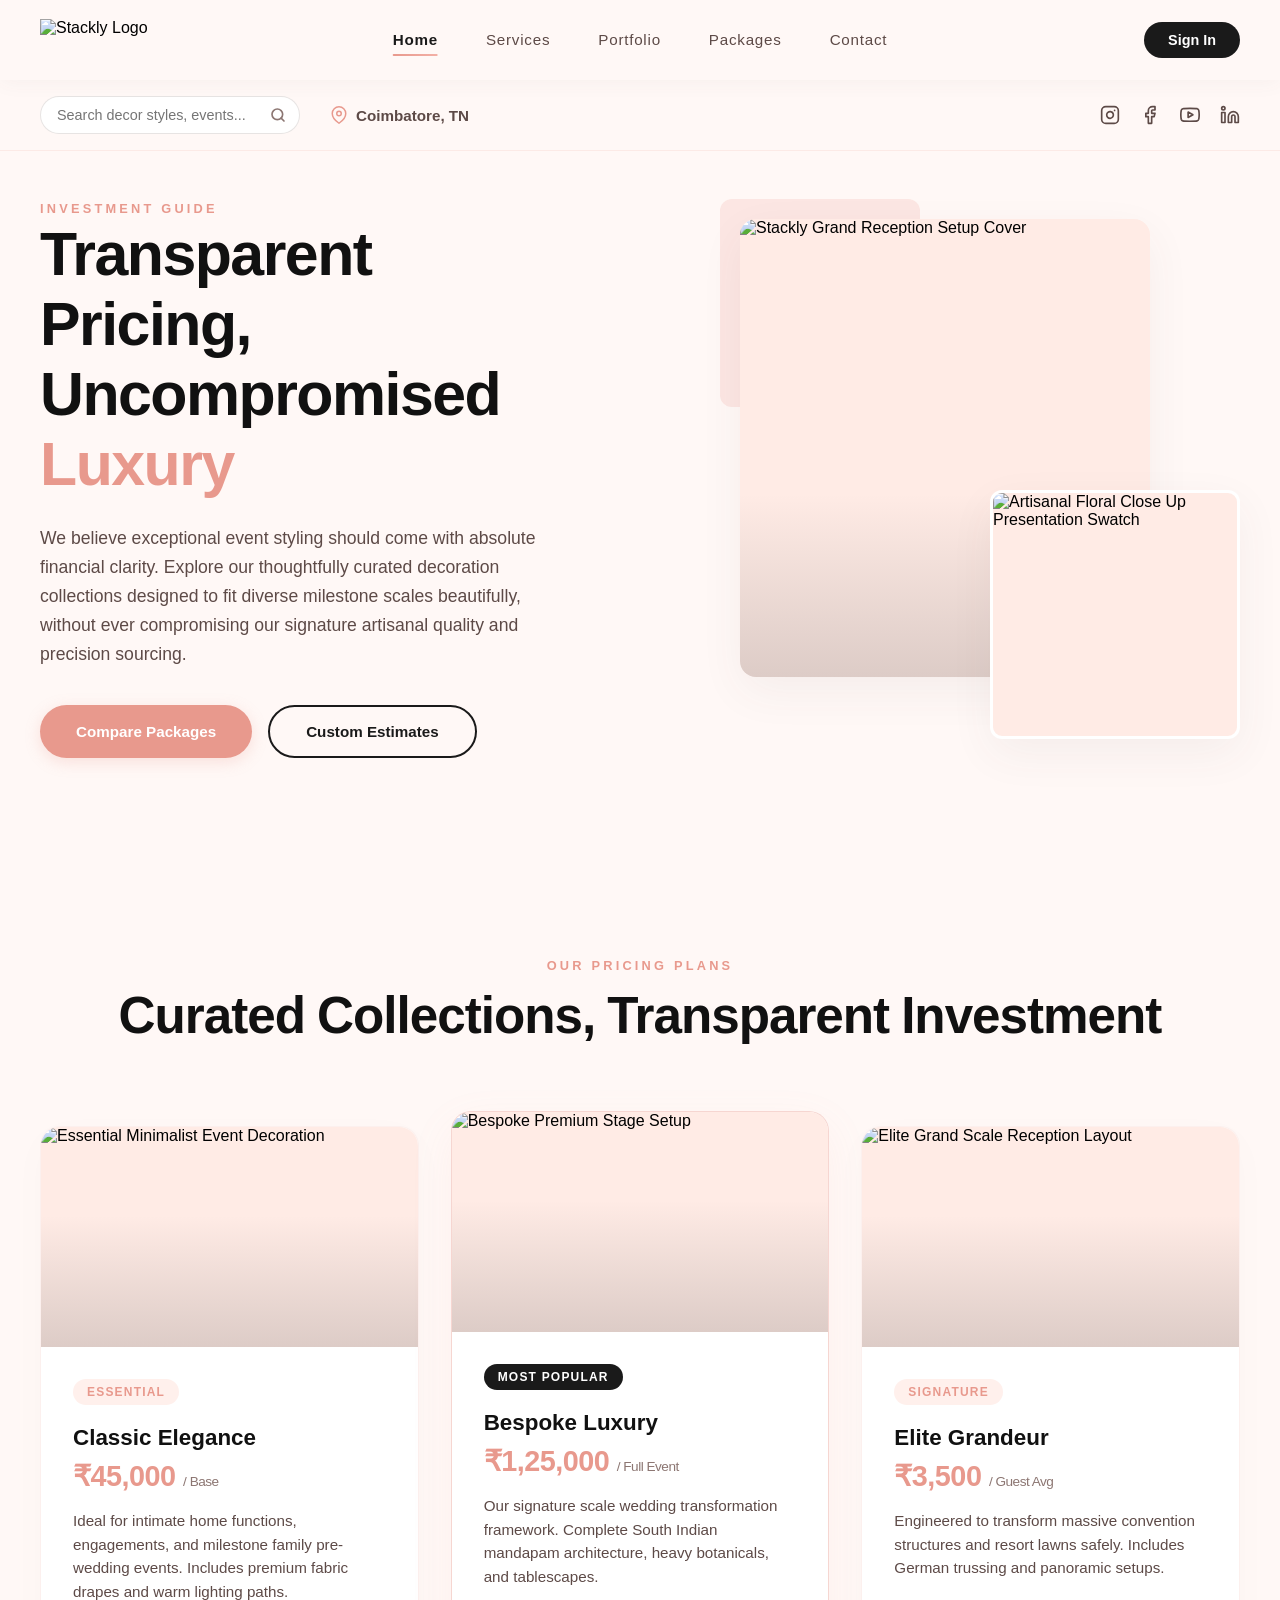
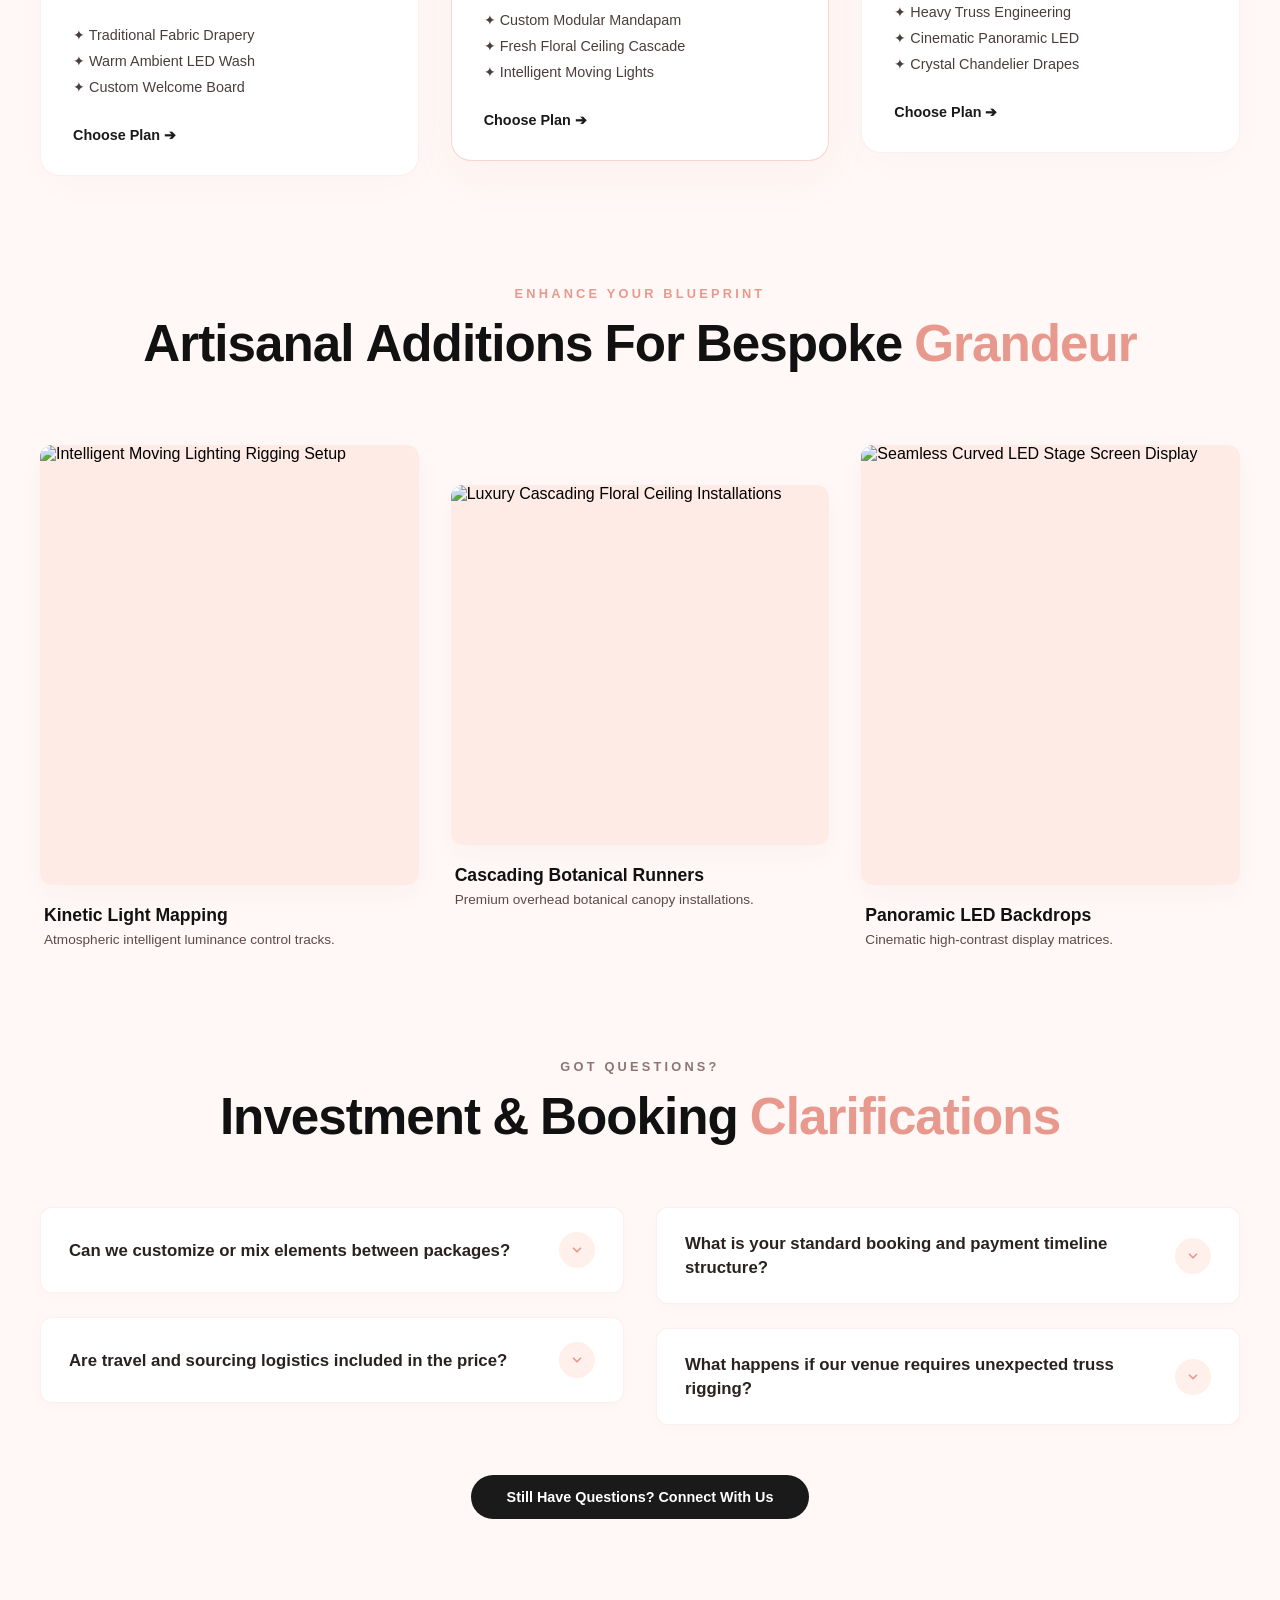
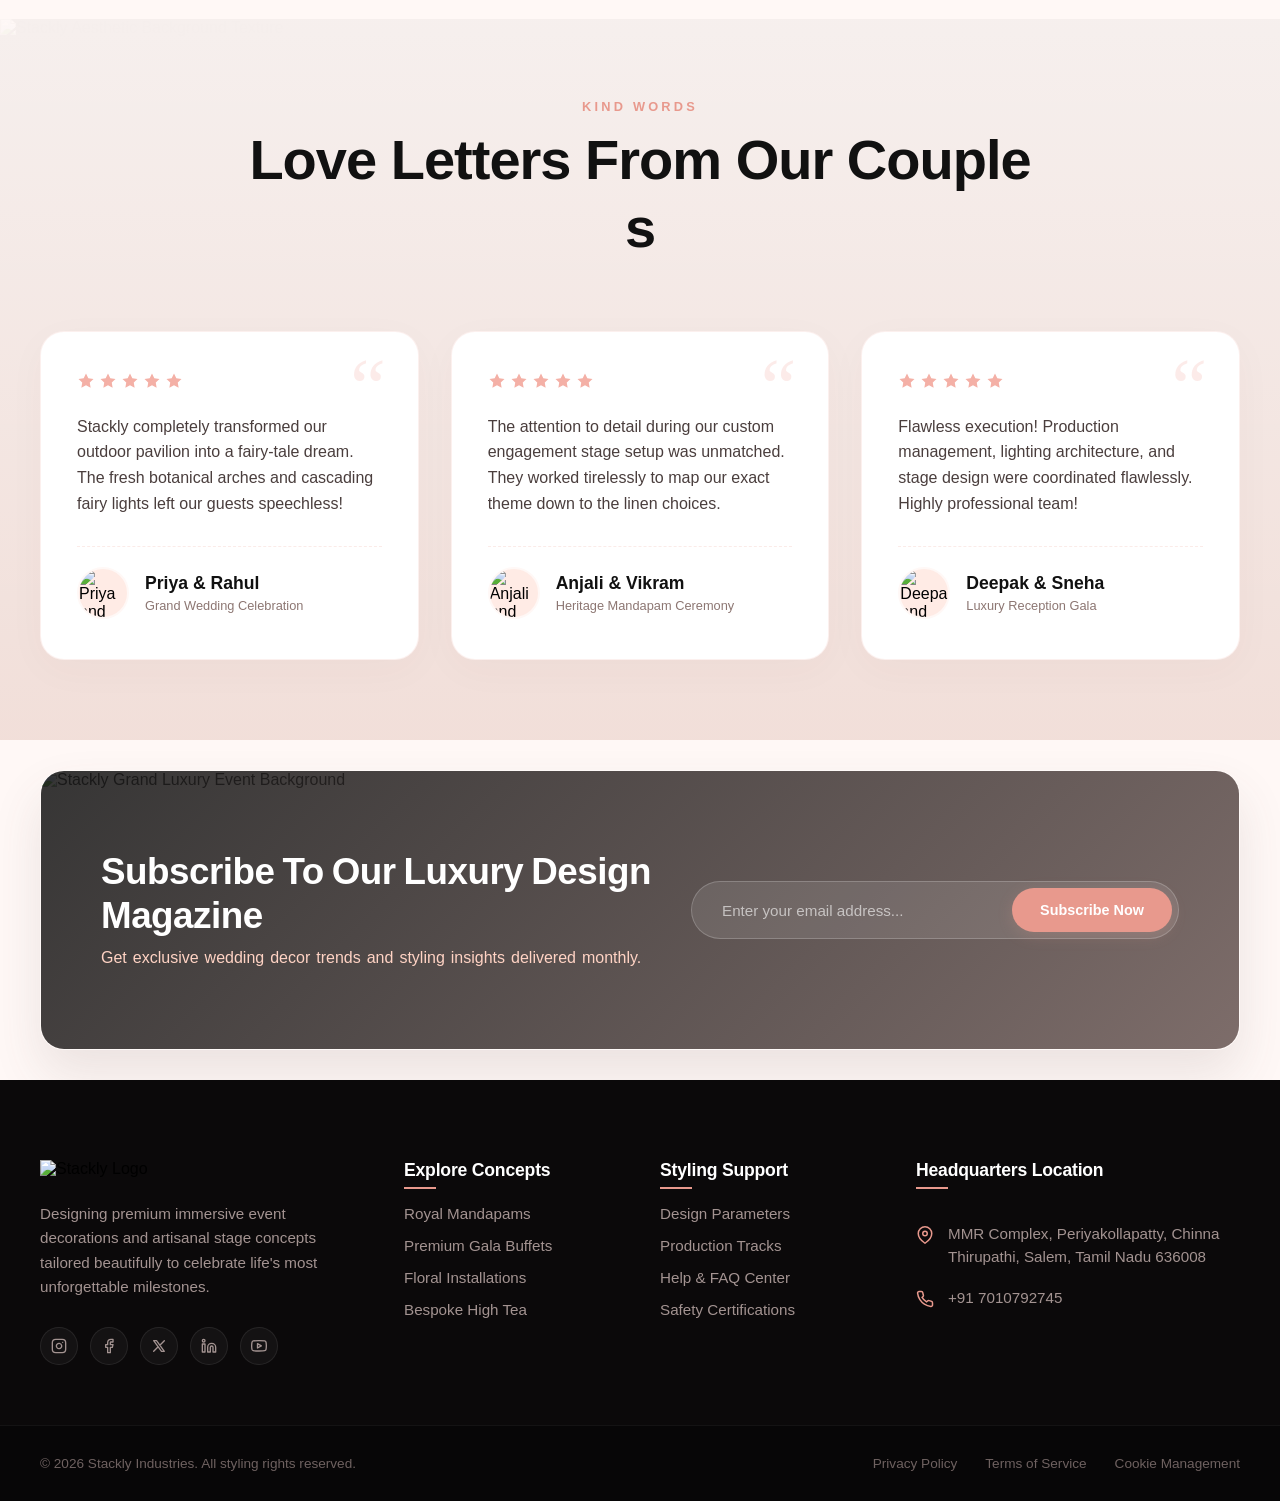
==== packages.html @ 91cf0424 "pages" ====
<!DOCTYPE html>
<html lang="en">
<head>
    <meta charset="UTF-8">
    <meta name="viewport" content="width=device-width, initial-scale=1.0">
    <title>Stackly Preloader</title>
    <link rel="stylesheet" href="style.css">
</head>
<body class="loading">

    <!-- Standalone Responsive Preloader Screen -->
    <div id="preloader">
        <div class="preloader-content">
            <!-- Scaling Vector Icon (Abstract Event Arches) -->
            <div class="logo-icon-wrapper">
                <svg class="logo-icon" viewBox="0 0 100 100" fill="none" xmlns="http://w3.org">
                    <path class="arch arch-1" d="M20 90V50C20 33.4315 33.4315 20 50 20C66.5685 20 80 33.4315 80 50V90" stroke="url(#peachGradient)" stroke-width="6" stroke-linecap="round"/>
                    <path class="arch arch-2" d="M35 90V55C35 46.7157 41.7157 40 50 40C58.2843 40 65 46.7157 65 55V90" stroke="url(#pinkGradient)" stroke-width="5" stroke-linecap="round"/>
                    <circle class="sparkle" cx="50" cy="15" r="4" fill="#E8998D"/>
                </svg>
            </div>

            
            <h1 class="brand-name">Stackly</h1>
            <p class="brand-tagline">Curating Moments, Styling Spaces</p>

            <!-- Progress Tracker Components -->
            <div class="progress-container">
                <div class="progress-bar" id="progress-bar"></div>
            </div>
            <span class="loading-text">Crafting your experience...</span>
        </div>
    </div>

    <!-- Global SVG Gradient Definitions -->
    <svg width="0" height="0" style="position:absolute; visibility: hidden;">
        <defs>
            <linearGradient id="peachGradient" x1="0%" y1="0%" x2="100%" y2="100%">
                <stop offset="0%" stop-color="#FFD3C4"/>
                <stop offset="100%" stop-color="#E8998D"/>
            </linearGradient>
            <linearGradient id="pinkGradient" x1="0%" y1="0%" x2="100%" y2="100%">
                <stop offset="0%" stop-color="#FFF0EC"/>
                <stop offset="100%" stop-color="#F3B0A6"/>
            </linearGradient>
        </defs>
    </svg>


    <script>
        document.addEventListener("DOMContentLoaded", () => {
    const preloader = document.getElementById("preloader");
    const progressBar = document.getElementById("progress-bar");

    // Instantly begin progress bar loading transition
    setTimeout(() => {
        progressBar.style.width = "100%";
    }, 50);

    // Exact 2000ms delay window before executing clean removal sequence
    setTimeout(() => {
        preloader.classList.add("fade-out");
        document.body.classList.remove("loading");
        
        // Remove structural items entirely after fade duration closes
        setTimeout(() => {
            preloader.remove();
        }, 600); 
    }, 2000);
});

    </script>

    <!-- Navigation Header Component -->
<header class="main-header">
    <div class="header-container">
        
        <!-- Brand Logo (Refreshes Page on Click) -->
        <div class="logo-wrapper" onclick="window.location.reload();" role="button" aria-label="Refresh home page">
            <img src="path-to-your-logo.png" alt="Stackly Logo" class="brand-logo-img">
        </div>

        <!-- Center Navigation Menu -->
        <nav class="nav-menu" id="navMenu">
            <ul class="nav-list">
                <li><a href="index.html" class="nav-link active">Home</a></li>
                <li><a href="services.html" class="nav-link">Services</a></li>
                <li><a href="Portfolio.html" class="nav-link">Portfolio</a></li>
                <li><a href="Packages.html" class="nav-link">Packages</a></li>
                <li><a href="contact.html" class="nav-link">Contact</a></li>
            </ul>
            <!-- Auth Button duplicated inside mobile drawer for layout flow -->
       <button class="auth-btn mobile-auth-btn" onclick="window.location.href='login.html'">Sign In</button>
        </nav>

        <!-- Right Side Auth Button (Desktop View) -->
        <div class="auth-wrapper">
          <button class="auth-btn" onclick="window.location.href='login.html'">Sign In</button>
        </div>

        <!-- Mobile Hamburger Trigger -->
        <button class="hamburger" id="hamburgerBtn" aria-label="Toggle navigation menu" aria-expanded="false">
            <span class="bar"></span>
            <span class="bar"></span>
            <span class="bar"></span>
        </button>

    </div>
</header>

<!-- Mobile Blur Backdrop Layer -->
<div class="menu-backdrop" id="menuBackdrop"></div>

<script>
    document.addEventListener("DOMContentLoaded", () => {
    const hamburgerBtn = document.getElementById("hamburgerBtn");
    const navMenu = document.getElementById("navMenu");
    const menuBackdrop = document.getElementById("menuBackdrop");
    const navLinks = document.querySelectorAll(".nav-link");

    // Unified function to handle open/close states
    const toggleMenu = () => {
        const isOpen = navMenu.classList.toggle("is-open");
        hamburgerBtn.classList.toggle("is-active");
        menuBackdrop.classList.toggle("is-visible");
        
        // Accessibility update
        hamburgerBtn.setAttribute("aria-expanded", isOpen);
        document.body.style.overflow = isOpen ? "hidden" : "";
    };

    // Trigger toggle on click elements
    hamburgerBtn.addEventListener("click", toggleMenu);
    menuBackdrop.addEventListener("click", toggleMenu);

    // Track Navigation Item Interactions and switch visual Active State
    navLinks.forEach(link => {
        link.addEventListener("click", (e) => {
            // Remove active profile styling classes from all existing links
            navLinks.forEach(item => item.classList.remove("active"));
            
            // Apply focus/active states cleanly onto target item
            link.classList.add("active");

            // Smooth close logic handling mobile interactions
            if (navMenu.classList.contains("is-open")) {
                toggleMenu();
            }
        });
    });
});

</script>

<!-- Sub-Header Actions Utility Bar Section -->
<section class="action-bar-section">
    <div class="action-bar-container">
        
        <!-- Left Side Dynamic Context Operations -->
        <div class="left-actions-group">
            <!-- Validation Protected Search Box -->
            <form class="action-search-form" id="searchForm" novalidate>
                <div class="search-input-wrapper">
                    <input type="text" id="searchInput" placeholder="Search decor styles, events..." aria-label="Search">
                    <button type="submit" class="search-submit-btn" aria-label="Submit search">
                        <!-- Search Vector Icon -->
                        <svg viewBox="0 0 24 24" fill="none" stroke="currentColor" stroke-width="2.5" stroke-linecap="round" stroke-linejoin="round"><circle cx="11" cy="11" r="8"></circle><line x1="21" y1="21" x2="16.65" y2="16.65"></line></svg>
                    </button>
                    <!-- Custom Native Tooltip Alert Placement -->
                    <span class="validation-message" id="searchAlert">Please fill out this field.</span>
                </div>
            </form>

            <!-- Interactive Geolocation Pointer -->
            <a href="https://google.com" target="_blank" rel="noopener noreferrer" class="location-anchor-link">
                <!-- Map Pin Vector Icon -->
                <svg viewBox="0 0 24 24" fill="none" stroke="currentColor" stroke-width="2" stroke-linecap="round" stroke-linejoin="round" class="pin-icon"><path d="M21 10c0 7-9 13-9 13s-9-6-9-13a9 9 0 0 1 18 0z"></path><circle cx="12" cy="10" r="3"></circle></svg>
                <span class="location-text">Coimbatore, TN</span>
            </a>
        </div>

        <!-- Center Flex Spacer (Maintained Horizontally via CSS Flex layout alignment) -->
        <div class="center-flex-spacer"></div>

        <!-- Right Side Social Ecosystem Layout -->
        <div class="right-socials-group">
            <!-- Instagram -->
            <a href="404.html" class="social-icon-link" aria-label="Visit Instagram profile">
                <svg viewBox="0 0 24 24" fill="none" stroke="currentColor" stroke-width="2" stroke-linecap="round" stroke-linejoin="round"><rect x="2" y="2" width="20" height="20" rx="5" ry="5"></rect><path d="M16 11.37A4 4 0 1 1 12.63 8 4 4 0 0 1 16 11.37z"></path><line x1="17.5" y1="6.5" x2="17.51" y2="6.5"></line></svg>
            </a>
            <!-- Facebook -->
            <a href="404.html" class="social-icon-link" aria-label="Visit Facebook profile">
                <svg viewBox="0 0 24 24" fill="none" stroke="currentColor" stroke-width="2" stroke-linecap="round" stroke-linejoin="round"><path d="M18 2h-3a5 5 0 0 0-5 5v3H7v4h3v8h4v-8h3l1-4h-4V7a1 1 0 0 1 1-1h3z"></path></svg>
            </a>
            <!-- YouTube -->
            <a href="404.html" class="social-icon-link" aria-label="Visit YouTube channel">
                <svg viewBox="0 0 24 24" fill="none" stroke="currentColor" stroke-width="2" stroke-linecap="round" stroke-linejoin="round"><path d="M22.54 6.42a2.78 2.78 0 0 0-1.94-2C18.88 4 12 4 12 4s-6.88 0-8.6.46a2.78 2.78 0 0 0-1.94 2A29 29 0 0 0 1 11.75a29 29 0 0 0 .46 5.33A2.78 2.78 0 0 0 3.4 19c1.72.46 8.6.46 8.6.46s6.88 0 8.6-.46a2.78 2.78 0 0 0 1.94-2 29 29 0 0 0 .46-5.25 29 29 0 0 0-.46-5.33z"></path><polygon points="9.75 15.02 15.5 11.75 9.75 8.48 9.75 15.02"></polygon></svg>
            </a>
            <!-- LinkedIn -->
            <a href="404.html" class="social-icon-link" aria-label="Visit LinkedIn workspace">
                <svg viewBox="0 0 24 24" fill="none" stroke="currentColor" stroke-width="2" stroke-linecap="round" stroke-linejoin="round"><path d="M16 8a6 6 0 0 1 6 6v7h-4v-7a2 2 0 0 0-2-2 2 2 0 0 0-2 2v7h-4v-7a6 6 0 0 1 6-6z"></path><rect x="2" y="9" width="4" height="12"></rect><circle cx="4" cy="4" r="2"></circle></svg>
            </a>
        </div>

    </div>
</section>

<style>
    /* --- Action Utility Config --- */
.action-bar-section {
    width: 100%;
    background-color: #FFF8F6;
    border-bottom: 1px solid rgba(232, 153, 141, 0.15);
    padding: 16px 0;
    margin-top: 80px; /* Aligns correctly below the fixed header layout offset */
}

.action-bar-container {
    max-width: 1400px;
    margin: 0 auto;
    padding: 0 40px;
    display: flex;
    justify-content: space-between;
    align-items: center;
}

/* --- Left Sided Alignment Flex Units --- */
.left-actions-group {
    display: flex;
    align-items: center;
    gap: 30px;
}

/* Validation Wrapper Box Structure */
.search-input-wrapper {
    position: relative;
    display: flex;
    align-items: center;
}

.search-input-wrapper input {
    width: 260px;
    padding: 10px 40px 10px 16px;
    border: 1.5px solid rgba(93, 74, 71, 0.15);
    border-radius: 20px;
    font-size: 0.9rem;
    color: #1A1A1A;
    background-color: #FFFFFF;
    transition: all 0.3s ease;
}

.search-input-wrapper input:focus {
    outline: none;
    border-color: #E8998D;
    box-shadow: 0 0 0 3px rgba(232, 153, 141, 0.1);
}

.search-submit-btn {
    position: absolute;
    right: 14px;
    background: transparent;
    border: none;
    cursor: pointer;
    color: #8C7672;
    display: flex;
    align-items: center;
    transition: color 0.2s;
}

.search-submit-btn:hover {
    color: #E8998D;
}

.search-submit-btn svg {
    width: 16px;
    height: 16px;
}

/* Message Box Dynamic Placement CSS */
.validation-message {
    position: absolute;
    top: calc(100% + 8px);
    left: 12px;
    background-color: #1A1A1A;
    color: #FFFFFF;
    font-size: 0.75rem;
    font-weight: 500;
    padding: 6px 12px;
    border-radius: 4px;
    white-space: nowrap;
    opacity: 0;
    visibility: hidden;
    transform: translateY(-5px);
    transition: all 0.2s ease;
    z-index: 10;
}

/* Clean micro triangle anchor decoration pointing up to input window */
.validation-message::before {
    content: '';
    position: absolute;
    bottom: 100%;
    left: 16px;
    border-width: 5px;
    border-style: solid;
    border-color: transparent transparent #1A1A1A transparent;
}

.validation-message.is-visible {
    opacity: 1;
    visibility: visible;
    transform: translateY(0);
}

/* --- Location Map Point Links --- */
.location-anchor-link {
    display: flex;
    align-items: center;
    gap: 8px;
    text-decoration: none;
    color: #5D4A47;
    font-size: 0.95rem;
    font-weight: 600;
    transition: color 0.2s;
}

.location-anchor-link:hover {
    color: #E8998D;
}

.location-anchor-link svg.pin-icon {
    width: 18px;
    height: 18px;
    color: #E8998D;
}

/* --- Center Segment --- */
.center-flex-spacer {
    flex-grow: 1;
}

/* --- Right Side Vectors --- */
.right-socials-group {
    display: flex;
    align-items: center;
    gap: 20px;
}

.social-icon-link {
    color: #5D4A47;
    display: flex;
    align-items: center;
    justify-content: center;
    transition: transform 0.2s, color 0.2s;
}

.social-icon-link svg {
    width: 20px;
    height: 20px;
}

.social-icon-link:hover {
    color: #E8998D;
    transform: translateY(-2px);
}

/* --- Fully Responsive Breakpoints Viewports Layout --- */
@media (max-width: 992px) {
    .action-bar-container {
        padding: 0 24px;
    }
}

@media (max-width: 768px) {
    .action-bar-section {
        margin-top: 70px; /* Responsive tracking downscaled configuration step */
        padding: 14px 0;
    }

    .action-bar-container {
        flex-direction: column;
        gap: 16px;
        align-items: stretch;
    }

    .left-actions-group {
        flex-direction: column;
        align-items: stretch;
        gap: 14px;
    }

    .search-input-wrapper input {
        width: 100%; /* Spans viewport wide cleanly on compact displays */
    }

    .location-anchor-link {
        justify-content: center;
        padding: 4px 0;
    }

    .center-flex-spacer {
        display: none; /* Collapses space unit natively when running vertical structures */
    }

    .right-socials-group {
        justify-content: center;
        border-top: 1px solid rgba(232, 153, 141, 0.1);
        padding-top: 14px;
        gap: 28px;
    }
}

</style>

<script>
    document.addEventListener("DOMContentLoaded", () => {
    const searchForm = document.getElementById("searchForm");
    const searchInput = document.getElementById("searchInput");
    const searchAlert = document.getElementById("searchAlert");

    searchForm.addEventListener("submit", (e) => {
        // Halt default transmission protocols instantly
        e.preventDefault();

        // Extract whitespace stripped characters from input layer
        const queryValue = searchInput.value.trim();

        if (queryValue === "") {
            // Reveal validation context box banner
            searchAlert.classList.add("is-visible");
            searchInput.focus();
        } else {
            // Clean active errors out and smoothly direct to targeted broken page path
            searchAlert.classList.remove("is-visible");
            window.location.href = "404.html";
        }
    });

    // Dismiss active visible validation boxes if user initiates typing corrections
    searchInput.addEventListener("input", () => {
        if (searchAlert.classList.contains("is-visible")) {
            searchAlert.classList.remove("is-visible");
        }
    });

    // Dismiss tooltip box elements cleanly if user shifts layout context/blur focus
    searchInput.addEventListener("blur", () => {
        searchAlert.classList.remove("is-visible");
    });
});

</script>

<!-- Premium Packages Page Hero Section -->
<section class="packages-hero-section" id="packagesHero">
    <div class="packages-hero-container">
        
        <!-- Left Column: Branding Copy & Action Hooks -->
        <div class="pk-hero-left fly-from-left">
            <span class="pk-mini-label">Investment Guide</span>
            
            <!-- Scroll-Triggered Word-by-Word Typography Header -->
            <h1 class="packages-hero-title" id="packagesTitle">
                <span class="pkh-word">Transparent</span>
                <span class="pkh-word">Pricing,</span>
                <span class="pkh-word">Uncompromised</span>
                <span class="pkh-word-accent">Luxury</span>
            </h1>

            <p class="pk-interactive-para">
                We believe exceptional event styling should come with absolute financial clarity. Explore our thoughtfully curated decoration collections designed to fit diverse milestone scales beautifully, without ever compromising our signature artisanal quality and precision sourcing.
            </p>

            <!-- Control Action Redirect Buttons Groups -->
            <div class="pk-hero-actions">
                <button class="pkh-btn btn-peach-solid" onclick="window.location.href='404.html'">Compare Packages</button>
                <button class="pkh-btn btn-dark-outline" onclick="window.location.href='404.html'">Custom Estimates</button>
            </div>
        </div>

        <!-- Right Column: Asymmetric Overlapping Framed Layout -->
        <div class="pk-hero-right fly-from-right">
            <div class="asymmetric-packages-frame">
                
                <!-- Main Background Portrait Image Container Shell -->
                <div class="pk-hero-img-wrapper main-frame" onclick="window.location.href='404.html'">
                    <img src="path-to-luxury-package-cover.jpg" alt="Stackly Grand Reception Setup Cover" loading="lazy">
                    <div class="pk-cover-shading"></div>
                </div>

                <!-- Secondary Front Floating Overlay Image Container Shell -->
                <div class="pk-hero-img-wrapper front-overlay-frame" onclick="window.location.href='404.html'">
                    <img src="path-to-package-floral-details.jpg" alt="Artisanal Floral Close Up Presentation Swatch" loading="lazy">
                </div>

                <!-- Structural Geometric Offset Decoration Backer Plate -->
                <div class="pk-decor-offset-plate"></div>

            </div>
        </div>

    </div>
</section>

<style>
/* --- Canvas Framing Architecture --- */
.packages-hero-section {
    width: 100%;
    background-color: #FFF8F6; /* Domain signature pale pink / soft peach brand color theme */
    
    /* REVISION: Changed top padding from 60px to 0px to instantly close the empty white space gap */
    padding: 50px 0 100px 0; 
    
    /* REVISION: Ensured margin-top remains anchored cleanly against the sub-header bar baseline */
    margin-top: 0px; 
    
    overflow: hidden;
    position: relative;
}

.packages-hero-container {
    max-width: 1400px;
    margin: 0 auto;
    padding: 0 40px;
    display: grid;
    grid-template-columns: 1fr 1.05fr; /* Symmetrical split tracks balancing narrative and visual content */
    gap: 60px;
    align-items: center;
}

/* --- Left Side Content Column Typography --- */
.pk-hero-left {
    display: flex;
    flex-direction: column;
}

.pk-mini-label {
    font-size: 0.8rem;
    font-weight: 700;
    text-transform: uppercase;
    letter-spacing: 0.25em;
    color: #E8998D; /* Brand primary peach theme accent color */
    
    /* REVISION: Reduced slightly from 8px to maximize upper layout tight anchoring visual line */
    margin-bottom: 4px; 
}

/* --- Word-by-Word Scroll Headline Reveal Systems --- */
.packages-hero-title {
    font-size: 3.8rem;
    font-weight: 800;
    color: #111111; /* Near Black */
    line-height: 1.15;
    margin-bottom: 24px;
    letter-spacing: -1.5px;
    display: flex;
    flex-wrap: wrap;
    gap: 0 14px;
}

.pkh-word, .pkh-word-accent {
    opacity: 0.15;
    transform: translateY(12px);
    transition: opacity 0.5s cubic-bezier(0.25, 1, 0.5, 1), transform 0.5s cubic-bezier(0.25, 1, 0.5, 1);
}

.pkh-word-accent {
    color: #E8998D; /* Highlights Luxury word with a color swap pop */
}

/* Class parameters stamped onto sections on intersection via script pipelines */
.packages-active-trigger .pkh-word,
.packages-active-trigger .pkh-word-accent {
    opacity: 1;
    transform: translateY(0);
}

/* Incremental stagger delay timeline mapping arrays */
.packages-active-trigger .pkh-word:nth-child(1) { transition-delay: 0.05s; }
.packages-active-trigger .pkh-word:nth-child(2) { transition-delay: 0.18s; }
.packages-active-trigger .pkh-word:nth-child(3) { transition-delay: 0.3s; }
.packages-active-trigger .pkh-word-accent { transition-delay: 0.42s; }

/* Micro-Scaling Interactive Paragraph */
.pk-interactive-para {
    font-size: 1.1rem;
    line-height: 1.65;
    color: #5D4A47;
    margin-bottom: 36px;
    max-width: 540px;
    cursor: default;
    transition: transform 0.4s cubic-bezier(0.25, 1, 0.5, 1), color 0.3s ease;
    transform-origin: left center;
}

.pk-interactive-para:hover {
    transform: scale(1.02);
    color: #111111;
}

/* Action Control Redirect Buttons Row Layout */
.pk-hero-actions {
    display: flex;
    gap: 16px;
}

.pkh-btn {
    padding: 16px 36px;
    font-size: 0.95rem;
    font-weight: 700;
    border-radius: 30px; /* Highly curved rounded edge layout ergonomics */
    cursor: pointer;
    text-align: center;
    transition: background-color 0.3s, transform 0.2s, box-shadow 0.3s;
}

.btn-peach-solid {
    background-color: #E8998D;
    color: #FFFFFF;
    border: none;
    box-shadow: 0 4px 15px rgba(232, 153, 141, 0.25);
}

.btn-peach-solid:hover {
    background-color: #D6867B;
    transform: translateY(-2px);
    box-shadow: 0 8px 25px rgba(232, 153, 141, 0.4);
}

.btn-dark-outline {
    background-color: transparent;
    color: #1A1A1A;
    border: 2px solid #1A1A1A;
}

.btn-dark-outline:hover {
    background-color: #1A1A1A;
    color: #FFFFFF;
    transform: translateY(-2px);
}

/* --- Left / Right Directional Entrance Vector Layout Controls --- */
.fly-from-left {
    opacity: 0;
    transform: translateX(-60px);
    transition: opacity 1s cubic-bezier(0.25, 1, 0.5, 1), transform 1s cubic-bezier(0.25, 1, 0.5, 1);
}

.fly-from-right {
    opacity: 0;
    transform: translateX(60px);
    transition: opacity 1s cubic-bezier(0.25, 1, 0.5, 1), transform 1s cubic-bezier(0.25, 1, 0.5, 1);
}

.packages-active-trigger .fly-from-left,
.packages-active-trigger .fly-from-right {
    opacity: 1;
    transform: translate(0) translateY(0);
}

/* ==========================================================================
   CREATIVE ASYMMETRICAL OVERLAPPING COVER IMAGE COLLAGE
   ========================================================================== */
.pk-hero-right {
    width: 100%;
    display: flex;
    justify-content: flex-end;
}

.asymmetric-packages-frame {
    position: relative;
    width: 100%;
    max-width: 500px;
    height: 520px;
}

/* Main Background Portrait Image Card Box Container Style */
.pk-hero-img-wrapper {
    position: relative;
    overflow: hidden;
    background-color: #FFEBE5;
    cursor: pointer;
    box-shadow: 0 15px 45px rgba(93, 74, 71, 0.06);
}

.pk-hero-img-wrapper.main-frame {
    position: absolute;
    top: 0;
    left: 0;
    width: 82%;
    height: 88%;
    border-radius: 16px;
    z-index: 3;
}

.pk-hero-img-wrapper img {
    width: 100%;
    height: 100%;
    object-fit: cover;
    display: block;
    transition: transform 0.6s cubic-bezier(0.25, 1, 0.5, 1);
}

.pk-cover-shading {
    position: absolute;
    top: 0;
    left: 0;
    width: 100%;
    height: 100%;
    background: linear-gradient(to bottom, rgba(26,26,26,0) 60%, rgba(26,26,26,0.15) 100%);
}

/* Secondary Front Floating Overlay Image Container Shell */
.pk-hero-img-wrapper.front-overlay-frame {
    position: absolute;
    bottom: 0;
    right: 0;
    width: 50%;
    height: 48%;
    border-radius: 12px;
    z-index: 4; /* Floats perfectly directly on top of the background image card */
    border: 3px solid #FFFFFF; /* High-contrast clean border profile lines separation */
    transition: transform 0.4s cubic-bezier(0.25, 1, 0.5, 1);
}

/* Geometric Offset Backdrop Plate Decoration */
.pk-decor-offset-plate {
    position: absolute;
    top: -20px;
    left: -20px;
    width: 40%;
    height: 40%;
    background-color: #F3B0A6; /* Pale pink layout block backer fill coloring */
    border-radius: 12px;
    z-index: 1;
    opacity: 0.25;
    transition: transform 0.6s cubic-bezier(0.25, 1, 0.5, 1);
}

/* Unified Interactive Hovers on Graphic Wrapper Intercept Focus */
.asymmetric-packages-frame:hover .main-frame img {
    transform: scale(1.03);
}

.asymmetric-packages-frame:hover .front-overlay-frame {
    transform: translate(-10px, -10px) scale(1.02); /* Coordinates shift smoothly out on hover */
}

.asymmetric-packages-frame:hover .pk-decor-offset-plate {
    transform: translate(8px, -8px);
}

/* ==========================================================================
   FLUID RESPONSIVE MEDIA CONSTRAINTS BREAKPOINTS
   ========================================================================== */
@media (max-width: 1024px) {
    .packages-hero-title { font-size: 3rem; }
    .asymmetric-packages-frame { height: 420px; max-width: 420px; }
}

@media (max-width: 992px) {
    /* Collapse split rows layout architecture down cleanly into central single vertical stack channels natively */
    .packages-hero-container {
        grid-template-columns: 1fr;
        gap: 50px;
        text-align: center;
    }

    .packages-hero-title { justify-content: center; }
    .pk-interactive-para { margin-left: auto; margin-right: auto; }
    .pk-hero-actions { justify-content: center; }
    .pk-hero-right { justify-content: center; }

    /* Re-direct side-slides entries to safe bottom-up vector flows for screen stability */
    .fly-from-left, .fly-from-right {
        transform: translateY(40px) !important;
    }
    
    .pk-decor-offset-plate { display: none; } /* Strip background block card shapes to balance mobile viewport spacing */
}

@media (max-width: 576px) {
    /* REVISION: Fluid scaling to maintain clean boundaries on small smartphones */
    .packages-hero-section { padding: 0px 0 60px 0; margin-top: 0px; }
    .packages-hero-container { padding: 0 24px; }
    .packages-hero-title { font-size: 2.2rem; gap: 0 8px; }
    .pk-interactive-para { font-size: 0.95rem; }
    .pk-hero-actions { flex-direction: column; width: 100%; gap: 12px; }
    .pkh-btn { width: 100%; padding: 14px; }
    .asymmetric-packages-frame { height: 320px; max-width: 320px; }
}


</style>

<script>
    document.addEventListener("DOMContentLoaded", () => {
    
    const packagesHero = document.getElementById("packagesHero");

    // --- INTEGRATED INTERSECTION SCROLL PIPELINE ---
    const packagesObserver = new IntersectionObserver((entries) => {
        entries.forEach(entry => {
            if (entry.isIntersecting) {
                // Stamping parent class hook executes typography sequence and block slides simultaneously
                packagesHero.classList.add("packages-active-trigger");
                packagesObserver.unobserve(entry.target);
            }
        });
    }, { threshold: 0.15 }); // Fires smoothly when 15% of container height scales onto viewport frames

    if (packagesHero) packagesObserver.observe(packagesHero);
});

</script>

<!-- Premium Packages Pricing Section -->
<section class="packages-grid-section" id="packagesGridSection">
    <div class="pk-master-container">

        <!-- Header Group with Scroll Word Reveal -->
        <div class="pk-header-block">
            <span class="pk-small-tag">Our Pricing Plans</span>
            <h2 class="pk-main-title" id="pkTitle">
                <span class="pk-word">Curated</span>
                <span class="pk-word">Collections,</span>
                <span class="pk-word">Transparent</span>
                <span class="pk-word">Investment</span>
            </h2>
        </div>

        <!-- Asymmetric Pricing Matrix Grid -->
        <div class="packages-interactive-grid" id="packagesGrid">

            <!-- Card 1: Essential Curation -->
            <div class="pk-card-item" onclick="window.location.href='404.html'">
                <div class="pk-image-wrapper">
                    <img src="path-to-essential-decor.jpg" alt="Essential Minimalist Event Decoration" loading="lazy">
                    <div class="pk-hover-overlay"></div>
                </div>
                <div class="pk-text-content">
                    <div class="pk-badge">Essential</div>
                    <h3>Classic Elegance</h3>
                    <p class="pk-price">₹45,000 <span>/ Base</span></p>
                    <p class="pk-desc">Ideal for intimate home functions, engagements, and milestone family pre-wedding events. Includes premium fabric drapes and warm lighting paths.</p>
                    <ul class="pk-features-list">
                        <li>✦ Traditional Fabric Drapery</li>
                        <li>✦ Warm Ambient LED Wash</li>
                        <li>✦ Custom Welcome Board</li>
                    </ul>
                    <span class="pk-action-btn">Choose Plan ➔</span>
                </div>
            </div>

            <!-- Card 2: Bespoke Luxury (Elevated Centerpiece) -->
            <div class="pk-card-item central-highlight-card" onclick="window.location.href='404.html'">
                <div class="pk-image-wrapper">
                    <img src="path-to-bespoke-wedding.jpg" alt="Bespoke Premium Stage Setup" loading="lazy">
                    <div class="pk-hover-overlay"></div>
                </div>
                <div class="pk-text-content">
                    <div class="pk-badge special-badge">Most Popular</div>
                    <h3>Bespoke Luxury</h3>
                    <p class="pk-price">₹1,25,000 <span>/ Full Event</span></p>
                    <p class="pk-desc">Our signature scale wedding transformation framework. Complete South Indian mandapam architecture, heavy botanicals, and tablescapes.</p>
                    <ul class="pk-features-list">
                        <li>✦ Custom Modular Mandapam</li>
                        <li>✦ Fresh Floral Ceiling Cascade</li>
                        <li>✦ Intelligent Moving Lights</li>
                    </ul>
                    <span class="pk-action-btn">Choose Plan ➔</span>
                </div>
            </div>

            <!-- Card 3: Elite Grandeur -->
            <div class="pk-card-item" onclick="window.location.href='404.html'">
                <div class="pk-image-wrapper">
                    <img src="path-to-elite-reception.jpg" alt="Elite Grand Scale Reception Layout" loading="lazy">
                    <div class="pk-hover-overlay"></div>
                </div>
                <div class="pk-text-content">
                    <div class="pk-badge">Signature</div>
                    <h3>Elite Grandeur</h3>
                    <p class="pk-price">₹3,500 <span>/ Guest Avg</span></p>
                    <p class="pk-desc">Engineered to transform massive convention structures and resort lawns safely. Includes German trussing and panoramic setups.</p>
                    <ul class="pk-features-list">
                        <li>✦ Heavy Truss Engineering</li>
                        <li>✦ Cinematic Panoramic LED</li>
                        <li>✦ Crystal Chandelier Drapes</li>
                    </ul>
                    <span class="pk-action-btn">Choose Plan ➔</span>
                </div>
            </div>

        </div>

    </div>
</section>

<style>
    /* --- Canvas Framing --- */
.packages-grid-section {
    width: 100%;
    background-color: #FFF8F6; /* Signature theme pale pink canvas background colors */
    padding: 100px 0;
    overflow: hidden;
    position: relative;
}

.pk-master-container {
    max-width: 1400px;
    margin: 0 auto;
    padding: 0 40px;
}

/* --- Headline Scroll Animation --- */
.pk-header-block {
    text-align: center;
    margin-bottom: 80px;
}

.pk-small-tag {
    display: block;
    font-size: 0.8rem;
    font-weight: 700;
    text-transform: uppercase;
    letter-spacing: 0.25em;
    color: #E8998D;
    margin-bottom: 12px;
}

.pk-main-title {
    font-size: 3.2rem;
    font-weight: 700;
    color: #111111;
    letter-spacing: -1px;
    line-height: 1.2;
    display: flex;
    justify-content: center;
    flex-wrap: wrap;
    gap: 0 12px;
}

.pk-word {
    opacity: 0.15;
    transform: translateY(12px);
    transition: opacity 0.5s cubic-bezier(0.25, 1, 0.5, 1), transform 0.5s cubic-bezier(0.25, 1, 0.5, 1);
}

.pk-word.reveal-active {
    opacity: 1;
    transform: translateY(0);
}

/* ==========================================================================
   ALIGNMENT METRIC: RIGID HORIZONTAL ASYMMETRICAL MATRIX GRID
   ========================================================================== */
.packages-interactive-grid {
    display: grid;
    grid-template-columns: repeat(3, 1fr); /* 3 perfectly balanced parallel tracks */
    gap: 32px;
    align-items: flex-start; /* Grounds rows symmetrically to a straight line */
}

/* Base Card Content Structuring */
.pk-card-item {
    background-color: #FFFFFF;
    border: 1px solid rgba(232, 153, 141, 0.15);
    border-radius: 20px;
    overflow: hidden;
    box-shadow: 0 10px 40px rgba(93, 74, 71, 0.02);
    cursor: pointer;
    display: flex;
    flex-direction: column;
    
    /* Scroll entry animation variables initialization */
    opacity: 0;
    transform: translateY(60px);
    transition: opacity 0.8s cubic-bezier(0.25, 1, 0.5, 1),
                transform 0.8s cubic-bezier(0.25, 1, 0.5, 1),
                box-shadow 0.4s ease,
                border-color 0.4s ease;
}

.pk-card-item.animate-card-in {
    opacity: 1;
    transform: translateY(0);
}

/* ASYMMETRICAL OFFSET: Central premium card sits slightly raised to stand out */
.central-highlight-card {
    border-color: rgba(232, 153, 141, 0.4);
    box-shadow: 0 15px 45px rgba(232, 153, 141, 0.08);
}

@media (min-width: 993px) {
    .central-highlight-card {
        transform: translateY(-15px); /* Raised accent elevation for large viewports */
    }
    .central-highlight-card.animate-card-in {
        transform: translateY(-15px);
    }
}

/* --- Image Bounding Frames --- */
.pk-image-wrapper {
    position: relative;
    width: 100%;
    height: 220px; /* Locked explicit aspect ratios height */
    overflow: hidden;
    background-color: #FFEBE5;
}

.pk-image-wrapper img {
    width: 100%;
    height: 100%;
    object-fit: cover;
    display: block;
    transition: transform 0.6s cubic-bezier(0.25, 1, 0.5, 1);
}

.pk-hover-overlay {
    position: absolute;
    top: 0;
    left: 0;
    width: 100%;
    height: 100%;
    background: linear-gradient(to bottom, rgba(26,26,26,0) 40%, rgba(26,26,26,0.15) 100%);
    transition: background 0.3s ease;
}

/* --- Content Component Text Styling --- */
.pk-text-content {
    padding: 32px;
    display: flex;
    flex-direction: column;
    flex-grow: 1;
    min-height: 380px; /* Aligns baseline track buttons by forcing equal content blocks heights */
}

.pk-badge {
    align-self: flex-start;
    padding: 6px 14px;
    background-color: #FFF0EC;
    color: #E8998D;
    font-size: 0.75rem;
    font-weight: 700;
    text-transform: uppercase;
    letter-spacing: 0.1em;
    border-radius: 30px;
    margin-bottom: 20px;
}

.special-badge {
    background-color: #1A1A1A;
    color: #FFFFFF;
}

.pk-text-content h3 {
    font-size: 1.4rem;
    font-weight: 700;
    color: #111111;
    margin-bottom: 8px;
    transition: color 0.2s ease;
}

.pk-price {
    font-size: 1.8rem;
    font-weight: 800;
    color: #E8998D;
    margin-bottom: 16px;
    letter-spacing: -0.5px;
}

.pk-price span {
    font-size: 0.85rem;
    font-weight: 500;
    color: #8C7672;
}

.pk-desc {
    font-size: 0.95rem;
    line-height: 1.55;
    color: #5D4A47;
    margin-bottom: 24px;
}

/* Bullet Feature Inclusions Tracker list */
.pk-features-list {
    list-style: none;
    display: flex;
    flex-direction: column;
    gap: 10px;
    margin-bottom: 32px;
}

.pk-features-list li {
    font-size: 0.9rem;
    color: #4A3E3D;
    font-weight: 500;
}

.pk-action-btn {
    font-size: 0.9rem;
    font-weight: 700;
    color: #1A1A1A;
    transition: color 0.2s ease, transform 0.2s ease;
    display: inline-block;
    margin-top: auto; /* Locks button string to absolute bottom baseline line */
}

/* --- Interactive Hover Focus Micro-Effects --- */
.pk-card-item:hover {
    box-shadow: 0 20px 50px rgba(232, 153, 141, 0.16);
    border-color: rgba(232, 153, 141, 0.4);
}

.pk-card-item:hover .pk-image-wrapper img {
    transform: scale(1.04);
}

.pk-card-item:hover .pk-text-content h3 {
    color: #E8998D;
}

.pk-card-item:hover .pk-action-btn {
    color: #E8998D;
    transform: translateX(4px);
}

/* ==========================================================================
   FULLY ROBUST RESPONSIVE MEDIA BREAKPOINT MATRIX OVERRIDES
   ========================================================================== */
@media (max-width: 1100px) {
    .pk-main-title { font-size: 2.8rem; }
    .pk-text-content { padding: 24px; min-height: 400px; }
    .pk-card-item { border-radius: 16px; }
}

@media (max-width: 992px) {
    /* Compress grid fields down cleanly to vertical singular column channels seamlessly */
    .packages-interactive-grid {
        grid-template-columns: 1fr;
        gap: 32px;
        max-width: 500px;
        margin: 0 auto;
    }
    
    .pk-text-content { min-height: auto; }
    
    .central-highlight-card {
        order: -1; /* Pushes signature premium card stack option natively up to the top focal point */
    }
}

@media (max-width: 576px) {
    .packages-grid-section { padding: 60px 0; }
    .pk-master-container { padding: 0 24px; }
    .pk-main-title { font-size: 1.9rem; gap: 0 8px; }
    .pk-image-wrapper { height: 200px; }
    .pk-text-content h3 { font-size: 1.2rem; }
    .pk-price { font-size: 1.5rem; }
}

</style>

<script>
    document.addEventListener("DOMContentLoaded", () => {
    
    // --- PART 1: Word-by-Word Scroll Reveal Intersection Observer ---
    const words = document.querySelectorAll(".pk-word");
    const wordObserver = new IntersectionObserver((entries) => {
        entries.forEach(entry => {
            if (entry.isIntersecting) {
                entry.target.classList.add("reveal-active");
                wordObserver.unobserve(entry.target);
            }
        });
    }, { threshold: 0.6 });

    words.forEach(word => wordObserver.observe(word));


    // --- PART 2: One-by-One Staggered Card Entrance Sequence ---
    const packagesGrid = document.getElementById("packagesGrid");
    const pricingCards = document.querySelectorAll(".pk-card-item");

    const gridObserver = new IntersectionObserver((entries) => {
        entries.forEach(entry => {
            if (entry.isIntersecting) {
                // Loop card matrices and introduce individual cascade delays based on indexing
                pricingCards.forEach((card, index) => {
                    setTimeout(() => {
                        card.classList.add("animate-card-in");
                    }, index * 150); // 150ms clean staggered layout pacing gap
                });
                gridObserver.unobserve(packagesGrid);
            }
        });
    }, { threshold: 0.08 });

    if (packagesGrid) gridObserver.observe(packagesGrid);
});

</script>

<!-- Premium Package Add-ons Section -->
<section class="addons-grid-section" id="addonsSection">
    <div class="addons-master-container">

        <!-- Header Group with Scroll Word Reveal -->
        <div class="addons-header-block">
            <span class="addons-small-tag">Enhance Your Blueprint</span>
            <h2 class="addons-main-title" id="addonsTitle">
                <span class="ad-word">Artisanal</span>
                <span class="ad-word">Additions</span>
                <span class="ad-word">For</span>
                <span class="ad-word">Bespoke</span>
                <span class="ad-word-accent">Grandeur</span>
            </h2>
        </div>

        <!-- Asymmetric Balanced Grid Matrix -->
        <div class="addons-interactive-grid" id="addonsGrid">

            <!-- Card 1: Kinetic Stage Illuminations -->
            <div class="addon-card-item" onclick="window.location.href='404.html'">
                <div class="addon-image-wrapper height-tall">
                    <img src="path-to-kinetic-lights.jpg" alt="Intelligent Moving Lighting Rigging Setup" loading="lazy">
                    <div class="addon-hover-overlay">
                        <div class="addon-overlay-content">
                            <span class="addon-badge">Production upgrade</span>
                            <h3>Kinetic Light Mapping</h3>
                            <p>Synchronized moving head beams, profile tracks, and wireless uplighting dimmers tailored to your color theme.</p>
                            <span class="addon-cta-mock">Add to Package ➔</span>
                        </div>
                    </div>
                </div>
                <div class="addon-text-meta">
                    <h3>Kinetic Light Mapping</h3>
                    <p>Atmospheric intelligent luminance control tracks.</p>
                </div>
            </div>

            <!-- Card 2: Fresh Flora Ceiling Runners (Center Focus Offset) -->
            <div class="addon-card-item center-offset-card" onclick="window.location.href='404.html'">
                <div class="addon-image-wrapper height-short">
                    <img src="path-to-ceiling-botanicals.jpg" alt="Luxury Cascading Floral Ceiling Installations" loading="lazy">
                    <div class="addon-hover-overlay">
                        <div class="addon-overlay-content">
                            <span class="addon-badge">Botanical luxury</span>
                            <h3>Cascading Botanical Runners</h3>
                            <p>Hand-woven fresh floral runners suspended gracefully over dining pathways and dancefloors.</p>
                            <span class="addon-cta-mock">Add to Package ➔</span>
                        </div>
                    </div>
                </div>
                <div class="addon-text-meta">
                    <h3>Cascading Botanical Runners</h3>
                    <p>Premium overhead botanical canopy installations.</p>
                </div>
            </div>

            <!-- Card 3: Cinematic LED Backdrops -->
            <div class="addon-card-item" onclick="window.location.href='404.html'">
                <div class="addon-image-wrapper height-tall">
                    <img src="path-to-led-backdrop.jpg" alt="Seamless Curved LED Stage Screen Display" loading="lazy">
                    <div class="addon-hover-overlay">
                        <div class="addon-overlay-content">
                            <span class="addon-badge">Digital experience</span>
                            <h3>Panoramic LED Backdrops</h3>
                            <p>High-resolution seamless video wall integration running custom-rendered particle backgrounds.</p>
                            <span class="addon-cta-mock">Add to Package ➔</span>
                        </div>
                    </div>
                </div>
                <div class="addon-text-meta">
                    <h3>Panoramic LED Backdrops</h3>
                    <p>Cinematic high-contrast display matrices.</p>
                </div>
            </div>

        </div>

    </div>
</section>

<style>
    /* --- Canvas Framing Configuration --- */
.addons-grid-section {
    width: 100%;
    background-color: #FFF8F6; /* Signature theme soft peach backdrop color */
    padding: 10px 0;
    overflow: hidden;
    position: relative;
}

.addons-master-container {
    max-width: 1400px;
    margin: 0 auto;
    padding: 0 40px;
}

/* --- Headline Scroll Animation --- */
.addons-header-block {
    text-align: center;
    margin-bottom: 70px;
}

.addons-small-tag {
    display: block;
    font-size: 0.8rem;
    font-weight: 700;
    text-transform: uppercase;
    letter-spacing: 0.25em;
    color: #E8998D;
    margin-bottom: 12px;
}

.addons-main-title {
    font-size: 3.2rem;
    font-weight: 700;
    color: #111111; /* Near Black */
    letter-spacing: -1px;
    line-height: 1.2;
    display: flex;
    justify-content: center;
    flex-wrap: wrap;
    gap: 0 12px;
}

.ad-word, .ad-word-accent {
    opacity: 0.15;
    transform: translateY(12px);
    transition: opacity 0.5s cubic-bezier(0.25, 1, 0.5, 1), transform 0.5s cubic-bezier(0.25, 1, 0.5, 1);
}

.ad-word-accent {
    color: #E8998D; /* Highlights Grandeur in Peach */
}

.addons-main-title.reveal-active .ad-word,
.addons-main-title.reveal-active .ad-word-accent {
    opacity: 1;
    transform: translateY(0);
}

/* ==========================================================================
   ALIGNMENT METRIC: RE-BALANCED MASONRY DISPLAY GRID
   ========================================================================== */
.addons-interactive-grid {
    display: grid;
    grid-template-columns: repeat(3, 1fr); /* 3 perfectly balanced tracking parallel columns */
    gap: 32px;
    align-items: flex-start; /* Grounds rows symmetrically to a straight line */
}

/* Base Card Content Structuring */
.addon-card-item {
    background: transparent;
    cursor: pointer;
    display: flex;
    flex-direction: column;
    
    /* Scroll entry animation variables initialization */
    opacity: 0;
    transform: translateY(50px);
    transition: opacity 0.8s cubic-bezier(0.25, 1, 0.5, 1),
                transform 0.8s cubic-bezier(0.25, 1, 0.5, 1);
}

.addon-card-item.animate-card-in {
    opacity: 1;
    transform: translateY(0);
}

/* ASYMMETRICAL OFFSET: Center card is displaced downward to challenge parallel tracks artistically */
@media (min-width: 993px) {
    .center-offset-card {
        margin-top: 40px;
    }
}

/* --- RIGID ASYMMETRICAL HEIGHT LIMIT CONSTRAINTS --- */
.addon-image-wrapper {
    position: relative;
    width: 100%;
    border-radius: 12px;
    overflow: hidden;
    background-color: #FFEBE5;
    box-shadow: 0 10px 30px rgba(93, 74, 71, 0.03);
}

.height-tall {
    height: 440px; /* Strong vertical lookbook columns accentuation */
}

.height-short {
    height: 360px;
}

.addon-image-wrapper img {
    width: 100%;
    height: 100%;
    object-fit: cover; /* Forces visual assets to scale cleanly inside frame boxes */
    display: block;
    transition: transform 0.6s cubic-bezier(0.25, 1, 0.5, 1);
}

/* --- Luxury Frosted Category Overlays --- */
.addon-hover-overlay {
    position: absolute;
    top: 0;
    left: 0;
    width: 100%;
    height: 100%;
    background: linear-gradient(to bottom, rgba(26,26,26,0) 20%, rgba(26,26,26,0.85) 100%);
    padding: 32px;
    display: flex;
    flex-direction: column;
    justify-content: flex-end;
    opacity: 0;
    transition: opacity 0.4s ease;
}

/* Overlay Inside Text Modules Positioning */
.addon-overlay-content {
    transform: translateY(15px);
    transition: transform 0.4s cubic-bezier(0.175, 0.885, 0.32, 1.15);
}

.addon-badge {
    display: inline-block;
    padding: 4px 10px;
    background-color: rgba(232, 153, 141, 0.2);
    border: 1px solid #E8998D;
    color: #FFD3C4;
    font-size: 0.7rem;
    font-weight: 700;
    text-transform: uppercase;
    letter-spacing: 0.1em;
    border-radius: 4px;
    margin-bottom: 12px;
}

.addon-overlay-content h3 {
    font-size: 1.3rem;
    font-weight: 700;
    color: #FFFFFF;
    margin-bottom: 8px;
}

.addon-overlay-content p {
    font-size: 0.85rem;
    line-height: 1.5;
    color: #FFD3C4;
    margin-bottom: 20px;
}

.addon-cta-mock {
    font-size: 0.85rem;
    font-weight: 700;
    color: #E8998D;
}

/* --- Base Text Labels Row --- */
.addon-text-meta {
    padding: 20px 4px 0 4px;
}

.addon-text-meta h3 {
    font-size: 1.1rem;
    font-weight: 700;
    color: #111111;
    margin-bottom: 4px;
    transition: color 0.2s ease;
}

.addon-text-meta p {
    font-size: 0.85rem;
    color: #5D4A47;
    line-height: 1.4;
}

/* ==========================================================================
   INTERACTIVE HOVER OVERRIDES
   ========================================================================== */
.addon-card-item:hover .addon-image-wrapper img {
    transform: scale(1.04);
}

.addon-card-item:hover .addon-hover-overlay {
    opacity: 1;
    backdrop-filter: blur(4px); /* Blurs background element graphics on focus text entry */
    -webkit-backdrop-filter: blur(4px);
}

.addon-card-item:hover .addon-overlay-content {
    transform: translateY(0);
}

.addon-card-item:hover .addon-text-meta h3 {
    color: #E8998D; /* Shifts text color nicely to brand peach on focus */
}

/* ==========================================================================
   FLUID RESPONSIVE ADAPTER BREAKPOINTS
   ========================================================================== */
@media (max-width: 1100px) {
    .addons-main-title { font-size: 2.8rem; }
    .addons-interactive-grid { gap: 20px; }
}

@media (max-width: 992px) {
    /* Collapse multi-column tracking grids down safely into standard singular vertical columnar flows */
    .addons-interactive-grid {
        grid-template-columns: 1fr;
        gap: 36px;
        max-width: 500px;
        margin: 0 auto;
    }
    
    /* Cancel the vertical displacement offset for flat layout presentation on devices */
    .center-offset-card { margin-top: 0px; }

    /* Standardize height metrics across tablet viewport containers to preserve baseline stability */
    .height-tall, .height-short {
        height: 300px;
    }
}

@media (max-width: 576px) {
    .addons-grid-section { padding: 60px 0; }
    .addons-master-container { padding: 0 24px; }
    .addons-main-title { font-size: 1.9rem; gap: 0 8px; }
    .addon-text-meta h3 { font-size: 1rem; }
    .height-tall, .height-short { height: 240px; }
    .addon-hover-overlay { padding: 20px; }
}

</style>

<script>
    document.addEventListener("DOMContentLoaded", () => {
    
    // --- PART 1: Word-by-Word Scroll Reveal Intersection Observer ---
    const words = document.querySelectorAll(".ad-word, .ad-word-accent");
    const wordObserver = new IntersectionObserver((entries) => {
        entries.forEach(entry => {
            if (entry.isIntersecting) {
                entry.target.parentElement.classList.add("reveal-active");
                wordObserver.unobserve(entry.target);
            }
        });
    }, { threshold: 0.6 });

    words.forEach(word => wordObserver.observe(word));


    // --- PART 2: One-by-One Staggered Card Entrance Observer ---
    const addonsGrid = document.getElementById("addonsGrid");
    const addonCards = document.querySelectorAll(".addon-card-item");

    const gridObserver = new IntersectionObserver((entries) => {
        entries.forEach(entry => {
            if (entry.isIntersecting) {
                // Loop add-on cards and apply individual incremental delay timers to cascade visibility
                addonCards.forEach((card, index) => {
                    setTimeout(() => {
                        card.classList.add("animate-card-in");
                    }, index * 120); // 120ms clean staggered layout pacing gap
                });
                gridObserver.unobserve(addonsGrid);
            }
        });
    }, { threshold: 0.08 });

    if (addonsGrid) gridObserver.observe(addonsGrid);
});

</script>

<!-- Interactive Packages Page FAQ Section -->
<section class="pk-faq-section" id="pkFaqSection">
    <div class="pk-faq-container">

        <!-- Header Group with Scroll Word Reveal -->
        <div class="pk-faq-header">
            <span class="pk-faq-mini-tag">Got Questions?</span>
            <h2 class="pk-faq-main-title" id="pkFaqTitle">
                <span class="pf-word">Investment</span>
                <span class="pf-word">&</span>
                <span class="pf-word">Booking</span>
                <span class="pf-word-accent">Clarifications</span>
            </h2>
        </div>

        <!-- 2-Column Responsive Accordion Grid Layout Matrix -->
        <div class="pk-faq-grid-wrapper" id="pkFaqGrid">
            
            <!-- Column 1 -->
            <div class="pk-faq-column">
                
                <!-- FAQ Item 1 -->
                <div class="pk-faq-accordion-card" role="region" aria-expanded="false">
                    <button class="pk-faq-trigger-btn">
                        <span class="pk-faq-question-text">Can we customize or mix elements between packages?</span>
                        <div class="pk-faq-chevron-badge">
                            <svg viewBox="0 0 24 24" fill="none" stroke="currentColor" stroke-width="3" stroke-linecap="round" stroke-linejoin="round"><polyline points="6 9 12 15 18 9"></polyline></svg>
                        </div>
                    </button>
                    <div class="pk-faq-answer-panel">
                        <div class="pk-faq-answer-content">
                            <p>Absolutely. Our pre-curated packages serve as structural design baselines. We frequently tailor drapes, floral choices, and light tracks to match your individual palette or specific venue configuration perfectly.</p>
                        </div>
                    </div>
                </div>

                <!-- FAQ Item 2 -->
                <div class="pk-faq-accordion-card" role="region" aria-expanded="false">
                    <button class="pk-faq-trigger-btn">
                        <span class="pk-faq-question-text">Are travel and sourcing logistics included in the price?</span>
                        <div class="pk-faq-chevron-badge">
                            <svg viewBox="0 0 24 24" fill="none" stroke="currentColor" stroke-width="3" stroke-linecap="round" stroke-linejoin="round"><polyline points="6 9 12 15 18 9"></polyline></svg>
                        </div>
                    </button>
                    <div class="pk-faq-answer-panel">
                        <div class="pk-faq-answer-content">
                            <p>For base setups in the Coimbatore area, standard logistics are fully covered. For distant projects across Tamil Nadu, travel and outstation setup allowances are calculated symmetrically based on fleet distances.</p>
                        </div>
                    </div>
                </div>

            </div>

            <!-- Column 2 -->
            <div class="pk-faq-column">
                
                <!-- FAQ Item 3 -->
                <div class="pk-faq-accordion-card" role="region" aria-expanded="false">
                    <button class="pk-faq-trigger-btn">
                        <span class="pk-faq-question-text">What is your standard booking and payment timeline structure?</span>
                        <div class="pk-faq-chevron-badge">
                            <svg viewBox="0 0 24 24" fill="none" stroke="currentColor" stroke-width="3" stroke-linecap="round" stroke-linejoin="round"><polyline points="6 9 12 15 18 9"></polyline></svg>
                        </div>
                    </button>
                    <div class="pk-faq-answer-panel">
                        <div class="pk-faq-answer-content">
                            <p>We lock dates upon a 30% advancement secure check. A secondary 50% fund routing is scheduled near blueprint clearances, with the remaining 20% finalized comfort balance clearings on your active launch day morning.</p>
                        </div>
                    </div>
                </div>

                <!-- FAQ Item 4 -->
                <div class="pk-faq-accordion-card" role="region" aria-expanded="false">
                    <button class="pk-faq-trigger-btn">
                        <span class="pk-faq-question-text">What happens if our venue requires unexpected truss rigging?</span>
                        <div class="pk-faq-chevron-badge">
                            <svg viewBox="0 0 24 24" fill="none" stroke="currentColor" stroke-width="3" stroke-linecap="round" stroke-linejoin="round"><polyline points="6 9 12 15 18 9"></polyline></svg>
                        </div>
                    </button>
                    <div class="pk-faq-answer-panel">
                        <div class="pk-faq-answer-content">
                            <p>Our Elite setups include structural truss engineering layers. If an Essential or Bespoke plan venue requires extra anchoring rigs, we clear the addition via transparent quotation parameters before setup morning.</p>
                        </div>
                    </div>
                </div>

            </div>

        </div>

        <!-- Integrated Action Contact Prompt -->
        <div class="pk-faq-footer-action">
            <button class="pk-faq-view-all-btn" onclick="window.location.href='404.html'">Still Have Questions? Connect With Us</button>
        </div>

    </div>
</section>

<style>
    /* --- Canvas Configuration Base --- */
.pk-faq-section {
    width: 100%;
    background-color: #FFF8F6; /* Domain pale pink / soft peach theme canvas color */
    padding: 100px 0;
    position: relative;
    overflow: hidden;
}

.pk-faq-container {
    max-width: 1300px;
    margin: 0 auto;
    padding: 0 40px;
}

/* --- Header Word-by-Word Scroll Reveal --- */
.pk-faq-header {
    text-align: center;
    margin-bottom: 60px;
}

.pk-faq-mini-tag {
    display: block;
    font-size: 0.8rem;
    font-weight: 700;
    text-transform: uppercase;
    letter-spacing: 0.25em;
    color: #8C7672;
    margin-bottom: 12px;
}

.pk-faq-main-title {
    font-size: 3.2rem;
    font-weight: 700;
    color: #111111; /* Near Black */
    letter-spacing: -1px;
    line-height: 1.2;
    display: flex;
    justify-content: center;
    flex-wrap: wrap;
    gap: 0 12px;
}

.pf-word, .pf-word-accent {
    opacity: 0.15;
    transform: translateY(12px);
    transition: opacity 0.5s cubic-bezier(0.25, 1, 0.5, 1), transform 0.5s cubic-bezier(0.25, 1, 0.5, 1);
}

.pf-word-accent {
    color: #E8998D; /* Brand signature peach highlighting token */
}

.pk-faq-main-title.reveal-active .pf-word,
.pk-faq-main-title.reveal-active .pf-word-accent {
    opacity: 1;
    transform: translateY(0);
}

/* ==========================================================================
   ALIGNMENT METRIC: SYMMETRIC DUAL-COLUMN GRID MATRIX
   ========================================================================== */
.pk-faq-grid-wrapper {
    display: grid;
    grid-template-columns: 1fr 1fr;
    gap: 24px 32px;
    position: relative;
    z-index: 2;
    align-items: flex-start;
}

.pk-faq-column {
    display: flex;
    flex-direction: column;
    gap: 24px;
}

/* --- Accordion Card Styling --- */
.pk-faq-accordion-card {
    background-color: #FFFFFF;
    border: 1px solid rgba(232, 153, 141, 0.15); /* Light branding theme contour borders */
    border-radius: 12px;
    box-shadow: 0 4px 15px rgba(93, 74, 71, 0.02);
    overflow: hidden;
    
    /* Scroll entrance variables */
    opacity: 0;
    transform: translateY(40px);
    transition: opacity 0.8s cubic-bezier(0.25, 1, 0.5, 1),
                transform 0.8s cubic-bezier(0.25, 1, 0.5, 1),
                box-shadow 0.3s ease,
                border-color 0.3s ease;
}

.pk-faq-accordion-card.animate-card-in {
    opacity: 1;
    transform: translateY(0);
}

/* Card Hover Elevation Effect */
.pk-faq-accordion-card:hover {
    box-shadow: 0 10px 30px rgba(232, 153, 141, 0.12);
    border-color: rgba(232, 153, 141, 0.4);
}

/* Card Trigger Buttons */
.pk-faq-trigger-btn {
    width: 100%;
    padding: 24px 28px;
    background: transparent;
    border: none;
    cursor: pointer;
    display: flex;
    justify-content: space-between;
    align-items: center;
    gap: 20px;
    text-align: left;
}

.pk-faq-question-text {
    font-size: 1.05rem;
    font-weight: 600;
    color: #2A2221;
    line-height: 1.4;
    transition: color 0.2s ease;
}

/* Round Badge Vector Containment Circle */
.pk-faq-chevron-badge {
    width: 36px;
    height: 36px;
    background-color: #FFF0EC;
    color: #E8998D;
    border-radius: 50%;
    display: flex;
    align-items: center;
    justify-content: center;
    flex-shrink: 0;
    transition: transform 0.4s cubic-bezier(0.25, 1, 0.5, 1), background-color 0.3s ease, color 0.3s ease;
}

.pk-faq-chevron-badge svg {
    width: 14px;
    height: 14px;
}

.pk-faq-accordion-card:hover .pk-faq-chevron-badge {
    background-color: #E8998D; /* Shifts to brand peach on focus link hover */
    color: #FFFFFF;
}

/* --- Expanding Answer Panel Mechanics --- */
.pk-faq-answer-panel {
    max-height: 0;
    overflow: hidden;
    transition: max-height 0.4s cubic-bezier(0.25, 1, 0.5, 1);
}

.pk-faq-answer-content {
    padding: 0 28px 28px 28px;
}

.pk-faq-answer-content p {
    font-size: 0.95rem;
    line-height: 1.6;
    color: #5D4A47;
    border-top: 1px dashed rgba(232, 153, 141, 0.15);
    padding-top: 16px;
}

/* --- Interactive Active Toggle States mapping from JS --- */
.pk-faq-accordion-card.is-expanded {
    border-color: rgba(232, 153, 141, 0.5);
}

.pk-faq-accordion-card.is-expanded .pk-faq-question-text {
    color: #E8998D; /* Highlight question text color */
}

.pk-faq-accordion-card.is-expanded .pk-faq-chevron-badge {
    transform: rotate(180deg); /* Flips arrow up symmetrically */
    background-color: #1A1A1A;
    color: #FFFFFF;
}

/* --- Footer CTA Actions --- */
.pk-faq-footer-action {
    text-align: center;
    margin-top: 50px;
}

.pk-faq-view-all-btn {
    padding: 14px 36px;
    background-color: #1A1A1A;
    color: #FFFFFF;
    border: none;
    border-radius: 30px;
    font-size: 0.9rem;
    font-weight: 600;
    cursor: pointer;
    transition: all 0.3s cubic-bezier(0.25, 1, 0.5, 1);
}

.pk-faq-view-all-btn:hover {
    background-color: #E8998D;
    transform: translateY(-2px);
    box-shadow: 0 10px 25px rgba(232, 153, 141, 0.3);
}

/* ==========================================================================
   FULLY ROBUST RESPONSIVE MEDIA CONSTRAINTS BREAKPOINTS
   ========================================================================== */
@media (max-width: 992px) {
    .pk-faq-main-title { font-size: 2.6rem; }
    
    /* Collapses standard row architecture down safely to a vertical single column layout flow */
    .pk-faq-grid-wrapper {
        grid-template-columns: 1fr;
        gap: 20px;
        max-width: 650px;
        margin: 0 auto;
    }
    .pk-faq-column { gap: 20px; }
}

@media (max-width: 576px) {
    .pk-faq-section { padding: 60px 0; }
    .pk-faq-container { padding: 0 24px; }
    .pk-faq-main-title { font-size: 1.9rem; gap: 0 8px; }
    .pk-faq-trigger-btn { padding: 20px; }
    .pk-faq-answer-content { padding: 0 20px 20px 20px; }
    .pk-faq-question-text { font-size: 0.95rem; }
}

</style>

<script>
    document.addEventListener("DOMContentLoaded", () => {
    
    // --- PART 1: Word-by-Word Scroll Reveal Intersection Observer ---
    const words = document.querySelectorAll(".pf-word, .pf-word-accent");
    const wordObserver = new IntersectionObserver((entries) => {
        entries.forEach(entry => {
            if (entry.isIntersecting) {
                entry.target.parentElement.classList.add("reveal-active");
                wordObserver.unobserve(entry.target);
            }
        });
    }, { threshold: 0.6 });

    words.forEach(word => wordObserver.observe(word));


    // --- PART 2: Staggered Card Entrance Scroll Trigger ---
    const faqGrid = document.getElementById("pkFaqGrid");
    const faqCards = document.querySelectorAll(".pk-faq-accordion-card");

    const gridObserver = new IntersectionObserver((entries) => {
        entries.forEach(entry => {
            if (entry.isIntersecting) {
                faqCards.forEach((card, index) => {
                    setTimeout(() => {
                        card.classList.add("animate-card-in");
                    }, index * 120); // 120ms elegant staggered pacing delay
                });
                gridObserver.unobserve(faqGrid);
            }
        });
    }, { threshold: 0.08 });

    if (faqGrid) gridObserver.observe(faqGrid);


    // --- PART 3: Accordion Multi-Expansion Panel Logic ---
    faqCards.forEach(card => {
        const triggerBtn = card.querySelector(".pk-faq-trigger-btn");
        const answerPanel = card.querySelector(".pk-faq-answer-panel");

        triggerBtn.addEventListener("click", () => {
            const isCurrentlyExpanded = card.classList.contains("is-expanded");

            // Option: Automatically close all other active open panels when a new one clicks focus
            faqCards.forEach(otherCard => {
                if (otherCard !== card && otherCard.classList.contains("is-expanded")) {
                    otherCard.classList.remove("is-expanded");
                    otherCard.querySelector(".pk-faq-answer-panel").style.maxHeight = "0px";
                    otherCard.setAttribute("aria-expanded", "false");
                }
            });

            // Toggle active selected card panel target parameters
            if (isCurrentlyExpanded) {
                card.classList.remove("is-expanded");
                answerPanel.style.maxHeight = "0px";
                card.setAttribute("aria-expanded", "false");
            } else {
                card.classList.add("is-expanded");
                // Computes the raw fluid internal padding boundaries and updates max-height pixel maps accurately
                answerPanel.style.maxHeight = answerPanel.scrollHeight + "px";
                card.setAttribute("aria-expanded", "true");
            }
        });
    });
});

</script>

<!-- Creative Fluid Testimonial Section -->
<section class="testimonial-section" id="testimonialSection">
    
    <!-- Option to set background image via CSS or direct source -->
    <div class="testimonial-bg-wrapper">
        <!-- Replace 'luxury-backdrop.jpg' with your actual texture, pattern, or event photo link -->
        <img src="path-to-luxury-backdrop.jpg" alt="Stackly Aesthetic Background Texture" class="test-bg-img" loading="lazy">
        <div class="testimonial-overlay-tint"></div>
    </div>

    <div class="testimonial-container">
        
        <!-- Section Header Layout -->
        <div class="testimonial-header">
            <span class="testimonial-tag">Kind Words</span>
            <!-- Scroll-Triggered Letter-by-Letter Title Container -->
            <h2 class="letter-reveal-title" id="testimonialTitle">Love Letters From Our Couples</h2>
        </div>

        <!-- Cascading Grid Wrapper Matrix -->
        <div class="testimonial-cards-grid" id="testimonialGrid">
            
            <!-- Review Card 1 -->
            <div class="testimonial-card flex-stagger-1" onclick="window.location.href='404.html'">
                <div class="card-quote-mark">“</div>
                <div class="rating-stars-row">
                    <!-- 5 Clean Inline Star Vector Paths -->
                    <svg viewBox="0 0 24 24" fill="currentColor"><polygon points="12 2 15.09 8.26 22 9.27 17 14.14 18.18 21.02 12 17.77 5.82 21.02 7 14.14 2 9.27 8.91 8.26 12 2"/></svg>
                    <svg viewBox="0 0 24 24" fill="currentColor"><polygon points="12 2 15.09 8.26 22 9.27 17 14.14 18.18 21.02 12 17.77 5.82 21.02 7 14.14 2 9.27 8.91 8.26 12 2"/></svg>
                    <svg viewBox="0 0 24 24" fill="currentColor"><polygon points="12 2 15.09 8.26 22 9.27 17 14.14 18.18 21.02 12 17.77 5.82 21.02 7 14.14 2 9.27 8.91 8.26 12 2"/></svg>
                    <svg viewBox="0 0 24 24" fill="currentColor"><polygon points="12 2 15.09 8.26 22 9.27 17 14.14 18.18 21.02 12 17.77 5.82 21.02 7 14.14 2 9.27 8.91 8.26 12 2"/></svg>
                    <svg viewBox="0 0 24 24" fill="currentColor"><polygon points="12 2 15.09 8.26 22 9.27 17 14.14 18.18 21.02 12 17.77 5.82 21.02 7 14.14 2 9.27 8.91 8.26 12 2"/></svg>
                </div>
                <p class="testimonial-body">
                    Stackly completely transformed our outdoor pavilion into a fairy-tale dream. The fresh botanical arches and cascading fairy lights left our guests speechless!
                </p>
                <div class="user-profile-meta">
                    <img src="path-to-couple-avatar-1.jpg" alt="Priya and Rahul" class="avatar-img" loading="lazy">
                    <div class="user-text">
                        <h3>Priya & Rahul</h3>
                        <span>Grand Wedding Celebration</span>
                    </div>
                </div>
            </div>

            <!-- Review Card 2 -->
            <div class="testimonial-card flex-stagger-2" onclick="window.location.href='404.html'">
                <div class="card-quote-mark">“</div>
                <div class="rating-stars-row">
                    <svg viewBox="0 0 24 24" fill="currentColor"><polygon points="12 2 15.09 8.26 22 9.27 17 14.14 18.18 21.02 12 17.77 5.82 21.02 7 14.14 2 9.27 8.91 8.26 12 2"/></svg>
                    <svg viewBox="0 0 24 24" fill="currentColor"><polygon points="12 2 15.09 8.26 22 9.27 17 14.14 18.18 21.02 12 17.77 5.82 21.02 7 14.14 2 9.27 8.91 8.26 12 2"/></svg>
                    <svg viewBox="0 0 24 24" fill="currentColor"><polygon points="12 2 15.09 8.26 22 9.27 17 14.14 18.18 21.02 12 17.77 5.82 21.02 7 14.14 2 9.27 8.91 8.26 12 2"/></svg>
                    <svg viewBox="0 0 24 24" fill="currentColor"><polygon points="12 2 15.09 8.26 22 9.27 17 14.14 18.18 21.02 12 17.77 5.82 21.02 7 14.14 2 9.27 8.91 8.26 12 2"/></svg>
                    <svg viewBox="0 0 24 24" fill="currentColor"><polygon points="12 2 15.09 8.26 22 9.27 17 14.14 18.18 21.02 12 17.77 5.82 21.02 7 14.14 2 9.27 8.91 8.26 12 2"/></svg>
                </div>
                <p class="testimonial-body">
                    The attention to detail during our custom engagement stage setup was unmatched. They worked tirelessly to map our exact theme down to the linen choices.
                </p>
                <div class="user-profile-meta">
                    <img src="path-to-couple-avatar-2.jpg" alt="Anjali and Vikram" class="avatar-img" loading="lazy">
                    <div class="user-text">
                        <h3>Anjali & Vikram</h3>
                        <span>Heritage Mandapam Ceremony</span>
                    </div>
                </div>
            </div>

            <!-- Review Card 3 -->
            <div class="testimonial-card flex-stagger-3" onclick="window.location.href='404.html'">
                <div class="card-quote-mark">“</div>
                <div class="rating-stars-row">
                    <svg viewBox="0 0 24 24" fill="currentColor"><polygon points="12 2 15.09 8.26 22 9.27 17 14.14 18.18 21.02 12 17.77 5.82 21.02 7 14.14 2 9.27 8.91 8.26 12 2"/></svg>
                    <svg viewBox="0 0 24 24" fill="currentColor"><polygon points="12 2 15.09 8.26 22 9.27 17 14.14 18.18 21.02 12 17.77 5.82 21.02 7 14.14 2 9.27 8.91 8.26 12 2"/></svg>
                    <svg viewBox="0 0 24 24" fill="currentColor"><polygon points="12 2 15.09 8.26 22 9.27 17 14.14 18.18 21.02 12 17.77 5.82 21.02 7 14.14 2 9.27 8.91 8.26 12 2"/></svg>
                    <svg viewBox="0 0 24 24" fill="currentColor"><polygon points="12 2 15.09 8.26 22 9.27 17 14.14 18.18 21.02 12 17.77 5.82 21.02 7 14.14 2 9.27 8.91 8.26 12 2"/></svg>
                    <svg viewBox="0 0 24 24" fill="currentColor"><polygon points="12 2 15.09 8.26 22 9.27 17 14.14 18.18 21.02 12 17.77 5.82 21.02 7 14.14 2 9.27 8.91 8.26 12 2"/></svg>
                </div>
                <p class="testimonial-body">
                    Flawless execution! Production management, lighting architecture, and stage design were coordinated flawlessly. Highly professional team!
                </p>
                <div class="user-profile-meta">
                    <img src="path-to-couple-avatar-3.jpg" alt="Deepak and Sneha" class="avatar-img" loading="lazy">
                    <div class="user-text">
                        <h3>Deepak & Sneha</h3>
                        <span>Luxury Reception Gala</span>
                    </div>
                </div>
            </div>

        </div>

    </div>
</section>

<style>
    /* --- Canvas Configuration Base --- */
.testimonial-section {
    position: relative;
    width: 100%;
    padding: 80px 0;
    overflow: hidden;
    background-color: #1A1A1A; /* Dark fallback backing */
}

/* Background Img Tag Options Container Framework */
.testimonial-bg-wrapper {
    position: absolute;
    top: 0;
    left: 0;
    width: 100%;
    height: 100%;
    z-index: 1;
}

.test-bg-img {
    width: 100%;
    height: 100%;
    object-fit: cover;
}

.testimonial-overlay-tint {
    position: absolute;
    top: 0;
    left: 0;
    width: 100%;
    height: 100%;
    /* Gradient mapping blends branding tones while preserving depth visibility */
    background: linear-gradient(to bottom, rgba(255, 248, 246, 0.96) 0%, rgba(255, 235, 229, 0.94) 100%);
}

.testimonial-container {
    position: relative;
    z-index: 2;
    max-width: 1400px;
    margin: 0 auto;
    padding: 0 40px;
}

/* --- Section Headers & Letter Reveal Typography --- */
.testimonial-header {
    text-align: center;
    max-width: 800px;
    margin: 0 auto 70px auto;
}

.testimonial-tag {
    display: block;
    font-size: 0.8rem;
    font-weight: 700;
    text-transform: uppercase;
    letter-spacing: 0.25em;
    color: #E8998D; /* Brand Signature Peach Tint */
    margin-bottom: 12px;
}

.letter-reveal-title {
    font-size: 3.5rem;
    font-weight: 700;
    color: #111111; /* Clean High-Contrast Near-Black */
    line-height: 1.2;
    letter-spacing: -1px;
}

/* Character metrics injected natively via JavaScript pipelines */
.letter-reveal-title .char {
    display: inline-block;
    opacity: 0;
    transform: translateY(12px) scale(0.92);
    transition: opacity 0.4s cubic-bezier(0.25, 1, 0.5, 1), transform 0.4s cubic-bezier(0.25, 1, 0.5, 1);
}

.letter-reveal-title .char.revealed {
    opacity: 1;
    transform: translateY(0) scale(1);
}

/* --- Review Grid Component Structure --- */
.testimonial-cards-grid {
    display: grid;
    grid-template-columns: repeat(3, 1fr);
    gap: 32px;
    align-items: stretch;
}

.testimonial-card {
    background-color: #FFFFFF;
    border: 1px solid rgba(232, 153, 141, 0.15);
    border-radius: 24px;
    padding: 40px 36px;
    position: relative;
    box-shadow: 0 10px 40px rgba(93, 74, 71, 0.03);
    cursor: pointer;
    display: flex;
    flex-direction: column;
    
    /* Scroll Animation Initializations State Hooks */
    opacity: 0;
    transform: translateY(50px);
    transition: opacity 0.8s cubic-bezier(0.25, 1, 0.5, 1),
                transform 0.8s cubic-bezier(0.25, 1, 0.5, 1),
                box-shadow 0.3s ease,
                border-color 0.3s ease;
}

.testimonial-card.animate-card-in {
    opacity: 1;
    transform: translateY(0);
}

/* Card Hover Responses */
.testimonial-card:hover {
    box-shadow: 0 20px 50px rgba(232, 153, 141, 0.15);
    border-color: rgba(232, 153, 141, 0.4);
}

/* Stylized Decorative Giant Floating Quote */
.card-quote-mark {
    position: absolute;
    top: 15px;
    right: 32px;
    font-size: 5rem;
    font-family: serif;
    line-height: 1;
    color: rgba(243, 176, 166, 0.25);
    pointer-events: none;
    user-select: none;
}

/* Rating Vector Stars Matrix Elements */
.rating-stars-row {
    display: flex;
    gap: 4px;
    color: #F4B0A6; /* Pale pink branding star vector accent coloring */
    margin-bottom: 24px;
}

.rating-stars-row svg {
    width: 18px;
    height: 18px;
}

.testimonial-body {
    font-size: 1rem;
    line-height: 1.6;
    color: #4A3E3D;
    margin-bottom: 30px;
    flex-grow: 1;
}

/* User Identity Bio Row Placement */
.user-profile-meta {
    display: flex;
    align-items: center;
    gap: 16px;
    border-top: 1px dashed rgba(232, 153, 141, 0.2);
    padding-top: 20px;
}

.avatar-img {
    width: 52px;
    height: 52px;
    border-radius: 50%;
    object-fit: cover;
    border: 2px solid #FFF8F6;
    background-color: #FFEBE5;
}

.user-text h3 {
    font-size: 1.1rem;
    font-weight: 700;
    color: #111111;
    margin-bottom: 2px;
}

.user-text span {
    font-size: 0.8rem;
    font-weight: 500;
    color: #8C7672;
}

/* --- Rigid Fluid Responsive Overrides --- */
@media (max-width: 1100px) {
    .letter-reveal-title { font-size: 2.8rem; }
    .testimonial-cards-grid { gap: 20px; }
    .testimonial-card { padding: 32px 24px; }
}

@media (max-width: 992px) {
    /* Safely realigns row architectures into single column pipelines over vertical viewports */
    .testimonial-cards-grid {
        grid-template-columns: 1fr;
        gap: 24px;
        max-width: 550px;
        margin: 0 auto;
    }
}

@media (max-width: 576px) {
    .testimonial-section { padding: 60px 0; }
    .testimonial-container { padding: 0 24px; }
    .letter-reveal-title { font-size: 1.9rem; }
    .testimonial-card { border-radius: 20px; }
}

</style>

<script>
    document.addEventListener("DOMContentLoaded", () => {
    
    // --- PART 1: Dynamic Letter-by-Letter Dom Token Generation ---
    const titleElement = document.getElementById("testimonialTitle");
    const rawText = titleElement.textContent;
    titleElement.textContent = ""; // Clear current plain text element frame

    // Parse every text block character code node into single animated visibility tokens
    [...rawText].forEach(char => {
        const tokenSpan = document.createElement("span");
        tokenSpan.classList.add("char");
        tokenSpan.innerHTML = char === " " ? "&nbsp;" : char; // Handle blank space elements cleanly
        titleElement.appendChild(tokenSpan);
    });

    const individualCharacters = titleElement.querySelectorAll(".char");


    // --- PART 2: High Performance Scroll Intersection Pipeline ---
    const testimonialGrid = document.getElementById("testimonialGrid");
    const reviewCards = document.querySelectorAll(".testimonial-card");

    const scrollObserver = new IntersectionObserver((entries) => {
        entries.forEach(entry => {
            if (entry.isIntersecting) {
                
                // Pipeline 1: Letter-by-letter drawing speed sequencing
                individualCharacters.forEach((char, index) => {
                    setTimeout(() => {
                        char.classList.add("revealed");
                    }, index * 30); // 30ms running stagger spacing
                });

                // Pipeline 2: Staggered card container entry cascades
                reviewCards.forEach((card, index) => {
                    setTimeout(() => {
                        card.classList.add("animate-card-in");
                    }, index * 150); // 150ms incremental sequence offset timeline tracking
                });

                // Dismiss layout tracking mechanisms to optimize script memory loops
                scrollObserver.unobserve(entry.target);
            }
        });
    }, { threshold: 0.12 }); // Triggers when 12% of the panel crosses visible display limits

    const targetSection = document.getElementById("testimonialSection");
    if (targetSection) scrollObserver.observe(targetSection);
});

</script>

<!-- Creative Floating Subscribe CTA Banner Component -->
<section class="subscribe-section" id="subscribeSection">
    <div class="subscribe-container">
        
        <!-- Elevated Floating Panel Container Shell -->
        <div class="floating-subscribe-card">
            
            <!-- Img Tag Background Media Layer -->
            <div class="sub-image-wrapper">
                <img src="path-to-your-newsletter-bg.jpg" alt="Stackly Grand Luxury Event Background" class="sub-bg-img" loading="lazy">
                <div class="sub-dark-tint-layer"></div>
            </div>

            <!-- Foreground Interactive Content Frame -->
            <div class="sub-content-inner">
                
                <!-- Bottom-Up Word Staggered Typography Header -->
                <div class="sub-text-block">
                    <h2 class="sub-title" id="subscribeTitle">
                        <span class="s-word">Subscribe</span>
                        <span class="s-word">To</span>
                        <span class="s-word">Our</span>
                        <span class="s-word">Luxury</span>
                        <span class="s-word">Design</span>
                        <span class="s-word">Magazine</span>
                    </h2>
                    <p class="sub-paragraph" id="subscribePara">
                        <span class="s-word">Get</span>
                        <span class="s-word">exclusive</span>
                        <span class="s-word">wedding</span>
                        <span class="s-word">decor</span>
                        <span class="s-word">trends</span>
                        <span class="s-word">and</span>
                        <span class="s-word">styling</span>
                        <span class="s-word">insights</span>
                        <span class="s-word">delivered</span>
                        <span class="s-word">monthly.</span>
                    </p>
                </div>

                <!-- Input Action Form Field Layer -->
                <form class="sub-form-block" id="subscribeForm" novalidate>
                    <div class="sub-input-group">
                        <input type="email" id="subscriberEmail" placeholder="Enter your email address..." aria-label="Email address">
                        <button type="submit" class="sub-submit-btn">Subscribe Now</button>
                        
                        <!-- Custom Native Tooltip Alert Message Placement -->
                        <span class="sub-validation-msg" id="subValidationAlert">Please fill out this field.</span>
                    </div>
                </form>

            </div>

        </div>

    </div>
</section>

<style>
    /* --- Canvas Framing Configuration --- */
.subscribe-section {
    width: 100%;
    background-color: #FFF8F6; /* Standard branding pale pink theme backdrop */
    padding: 30px 0;
    position: relative;
    overflow: hidden;
}

.subscribe-container {
    max-width: 1400px;
    margin: 0 auto;
    padding: 0 40px;
}

/* --- Elevated Floating Panel Card Architecture --- */
.floating-subscribe-card {
    position: relative;
    width: 100%;
    min-height: 280px;
    border-radius: 24px; /* Highly curved corners to achieve floating look */
    overflow: hidden;
    box-shadow: 0 25px 50px rgba(93, 74, 71, 0.12); /* Deep drop shadow elevation spatial depth */
    border: 1px solid rgba(255, 255, 255, 0.2);
    display: flex;
    align-items: center;
}

/* Background Media Formatting Shell */
.sub-image-wrapper {
    position: absolute;
    top: 0;
    left: 0;
    width: 100%;
    height: 100%;
    z-index: 1;
}

.sub-bg-img {
    width: 100%;
    height: 100%;
    object-fit: cover;
    transition: transform 1s ease;
}

.floating-subscribe-card:hover .sub-bg-img {
    transform: scale(1.03);
}

.sub-dark-tint-layer {
    position: absolute;
    top: 0;
    left: 0;
    width: 100%;
    height: 100%;
    background: linear-gradient(135deg, rgba(26, 26, 26, 0.88) 0%, rgba(93, 74, 71, 0.8) 100%);
}

/* --- Foreground Main Flex Matrix Layout --- */
.sub-content-inner {
    position: relative;
    z-index: 2;
    width: 100%;
    padding: 50px 60px;
    display: flex;
    justify-content: space-between;
    align-items: center;
    gap: 40px;
}

.sub-text-block {
    display: flex;
    flex-direction: column;
    gap: 8px;
    max-width: 550px;
}

/* --- Word-by-Word Bottom Up Typography Animation Core --- */
.sub-title {
    font-size: 2.3rem;
    font-weight: 700;
    color: #FFFFFF;
    line-height: 1.2;
    letter-spacing: -0.5px;
    display: flex;
    flex-wrap: wrap;
    gap: 0 8px;
}

.sub-paragraph {
    font-size: 1rem;
    color: #FFD3C4; /* Soft branding theme peach accent contrast line text color */
    line-height: 1.5;
    display: flex;
    flex-wrap: wrap;
    gap: 0 6px;
}

/* Individual token state properties configuration */
.s-word {
    opacity: 0;
    transform: translateY(20px); /* Sets initial offset below text alignment paths */
    display: inline-block;
    transition: opacity 0.5s cubic-bezier(0.25, 1, 0.5, 1), transform 0.5s cubic-bezier(0.25, 1, 0.5, 1);
}

/* Trigger classes stamped onto parent layers via intersection scripts */
.sub-title.reveal-active .s-word,
.sub-paragraph.reveal-active .s-word {
    opacity: 1;
    transform: translateY(0);
}

/* --- Interactive Action Form Block --- */
.sub-form-block {
    flex-grow: 1;
    max-width: 500px;
}

.sub-input-group {
    position: relative;
    display: flex;
    align-items: center;
    width: 100%;
    background-color: rgba(255, 255, 255, 0.1);
    border: 1.5px solid rgba(255, 255, 255, 0.2);
    padding: 6px;
    border-radius: 40px;
    transition: border-color 0.3s frame, box-shadow 0.3s;
}

.sub-input-group:focus-within {
    border-color: #E8998D; /* Brand signature highlight focus accent */
    box-shadow: 0 0 0 4px rgba(232, 153, 141, 0.15);
}

.sub-input-group input {
    width: 100%;
    background: transparent;
    border: none;
    outline: none;
    padding: 12px 24px;
    font-size: 0.95rem;
    color: #FFFFFF;
}

.sub-input-group input::placeholder {
    color: rgba(255, 255, 255, 0.6);
}

.sub-submit-btn {
    padding: 14px 28px;
    background-color: #E8998D; /* Brand primary tone color */
    color: #FFFFFF;
    font-size: 0.9rem;
    font-weight: 700;
    border: none;
    border-radius: 35px;
    cursor: pointer;
    white-space: nowrap;
    transition: background-color 0.3s, transform 0.2s;
    box-shadow: 0 4px 15px rgba(232, 153, 141, 0.2);
}

.sub-submit-btn:hover {
    background-color: #D6867B;
    transform: translateY(-1px);
}

/* --- High Performance Validation Alert Tooltip Element --- */
.sub-validation-msg {
    position: absolute;
    bottom: calc(100% + 12px);
    left: 24px;
    background-color: #111111; /* Near-black crisp background */
    color: #FFFFFF;
    font-size: 0.75rem;
    font-weight: 600;
    padding: 8px 14px;
    border-radius: 6px;
    white-space: nowrap;
    opacity: 0;
    visibility: hidden;
    transform: translateY(10px);
    transition: all 0.25s cubic-bezier(0.25, 1, 0.5, 1);
    z-index: 10;
    box-shadow: 0 5px 15px rgba(0,0,0,0.15);
}

/* Triangle indicator clip pointing downward to input fields */
.sub-validation-msg::before {
    content: '';
    position: absolute;
    top: 100%;
    left: 20px;
    border-width: 6px;
    border-style: solid;
    border-color: #111111 transparent transparent transparent;
}

.sub-validation-msg.is-visible {
    opacity: 1;
    visibility: visible;
    transform: translateY(0);
}

/* ==========================================================================
   FULLY ROBUST RESPONSIVE MEDIA BREAKPOINT OVERRIDES
   ========================================================================== */
@media (max-width: 1024px) {
    .sub-content-inner { padding: 40px; gap: 30px; }
    .sub-title { font-size: 1.9rem; }
}

@media (max-width: 900px) {
    .subscribe-section { padding: 40px 0; }
    .subscribe-container { padding: 0 24px; }
    
    /* Collapses standard row architecture down into an organic stacked system layout */
    .sub-content-inner {
        flex-direction: column;
        align-items: stretch;
        text-align: center;
        padding: 50px 32px;
        gap: 32px;
    }

    .sub-title, .sub-paragraph {
        justify-content: center;
    }

    .sub-form-block {
        max-width: 100%;
    }
}

@media (max-width: 480px) {
    .floating-subscribe-card { border-radius: 16px; }
    .sub-content-inner { padding: 40px 20px; }
    .sub-title { font-size: 1.5rem; }
    .sub-paragraph { font-size: 0.9rem; }
    
    /* Convert horizontal unified inline group elements to single vertical button forms on mobile viewports */
    .sub-input-group {
        flex-direction: column;
        background: transparent;
        border: none;
        padding: 0;
        gap: 12px;
    }
    
    .sub-input-group input {
        background-color: rgba(255, 255, 255, 0.1);
        border: 1.5px solid rgba(255, 255, 255, 0.2);
        border-radius: 30px;
        text-align: center;
        padding: 14px;
    }

    .sub-input-group input:focus {
        border-color: #E8998D;
    }

    .sub-submit-btn {
        width: 100%;
        padding: 14px;
    }

    .sub-validation-msg {
        left: 50%;
        transform: translate(-50%, 10px);
        bottom: calc(100% + 8px);
    }
    
    .sub-validation-msg::before {
        left: 50%;
        transform: translateX(-50%);
    }

    .sub-validation-msg.is-visible {
        transform: translate(-50%, 0);
    }
}

</style>

<script>
    document.addEventListener("DOMContentLoaded", () => {
    
    const subscribeSection = document.getElementById("subscribeSection");
    const subTitle = document.getElementById("subscribeTitle");
    const subPara = document.getElementById("subscribePara");
    const subscribeForm = document.getElementById("subscribeForm");
    const subscriberEmail = document.getElementById("subscriberEmail");
    const subValidationAlert = document.getElementById("subValidationAlert");

    // --- PART 1: Staggered Dynamic Transition Delays Assignment ---
    const assignWordAnimationDelays = (parentContainer, startingOffsetMs) => {
        const words = parentContainer.querySelectorAll(".s-word");
        words.forEach((word, index) => {
            // Configures staggered delay timing increments flowing from bottom upwards
            word.style.transitionDelay = `${startingOffsetMs + (index * 60)}ms`;
        });
        return startingOffsetMs + (words.length * 60);
    };

    // Chain lines sequence maps so text blocks rise sequentially fluidly
    const line1CompletionDelay = assignWordAnimationDelays(subTitle, 100);
    assignWordAnimationDelays(subPara, line1CompletionDelay + 50);


    // --- PART 2: Scroll Intersection Pipeline Observer ---
    const sectionObserver = new IntersectionObserver((entries) => {
        entries.forEach(entry => {
            if (entry.isIntersecting) {
                // Injects active status classes to initiate transition executions
                subTitle.classList.add("reveal-active");
                subPara.classList.add("reveal-active");
                sectionObserver.unobserve(entry.target);
            }
        });
    }, { threshold: 0.25 }); // Fires when 25% of the floating card enters display frame

    if (subscribeSection) sectionObserver.observe(subscribeSection);


    // --- PART 3: Input Form Client-Side Validation Engine ---
    subscribeForm.addEventListener("submit", (e) => {
        e.preventDefault(); // Terminate standard browser transmission

        const cleanEmailValue = subscriberEmail.value.trim();

        if (cleanEmailValue === "") {
            // Display alert banner tooltip natively
            subValidationAlert.classList.add("is-visible");
            subscriberEmail.focus();
        } else {
            // Dismiss error banners and seamlessly route user target link path
            subValidationAlert.classList.remove("is-visible");
            window.location.href = "404.html";
        }
    });

    // Clean visualization traces instantly once client edits empty characters
    subscriberEmail.addEventListener("input", () => {
        if (subValidationAlert.classList.contains("is-visible")) {
            subValidationAlert.classList.remove("is-visible");
        }
    });

    // Safe blur fallback: clears errors when element focus is shifted away
    subscriberEmail.addEventListener("blur", () => {
        subValidationAlert.classList.remove("is-visible");
    });
});

</script>

<!-- Elegant Responsive Footer Section -->
<footer class="main-footer">
    <div class="footer-top-container">
        
        <!-- Column 1: Brand Info & Social Ecosystem -->
        <div class="footer-column brand-info-col">
            <div class="footer-logo-wrapper" onclick="window.scrollTo({top: 0, behavior: 'smooth'});" role="button" aria-label="Scroll back to top">
                <img src="path-to-your-logo.png" alt="Stackly Logo" class="footer-logo-img">
            </div>
            <p class="footer-brand-desc">
                Designing premium immersive event decorations and artisanal stage concepts tailored beautifully to celebrate life's most unforgettable milestones.
            </p>
            <div class="footer-socials-row">
                <!-- Instagram -->
                <a href="404.html" class="social-circle-link" aria-label="Instagram">
                    <svg viewBox="0 0 24 24" fill="none" stroke="currentColor" stroke-width="2" stroke-linecap="round" stroke-linejoin="round"><rect x="2" y="2" width="20" height="20" rx="5" ry="5"></rect><path d="M16 11.37A4 4 0 1 1 12.63 8 4 4 0 0 1 16 11.37z"></path><line x1="17.5" y1="6.5" x2="17.51" y2="6.5"></line></svg>
                </a>
                <!-- Facebook -->
                <a href="404.html" class="social-circle-link" aria-label="Facebook">
                    <svg viewBox="0 0 24 24" fill="none" stroke="currentColor" stroke-width="2" stroke-linecap="round" stroke-linejoin="round"><path d="M18 2h-3a5 5 0 0 0-5 5v3H7v4h3v8h4v-8h3l1-4h-4V7a1 1 0 0 1 1-1h3z"></path></svg>
                </a>
                <!-- X (Twitter) -->
                <a href="404.html" class="social-circle-link" aria-label="X (Twitter)">
                    <svg viewBox="0 0 24 24" fill="none" stroke="currentColor" stroke-width="2" stroke-linecap="round" stroke-linejoin="round"><path d="M4 4l11.733 16h4.267l-11.733 -16zM4 20l6.768 -6.768m2.46 -2.46l6.772 -6.772"></path></svg>
                </a>
                <!-- LinkedIn -->
                <a href="404.html" class="social-circle-link" aria-label="LinkedIn">
                    <svg viewBox="0 0 24 24" fill="none" stroke="currentColor" stroke-width="2" stroke-linecap="round" stroke-linejoin="round"><path d="M16 8a6 6 0 0 1 6 6v7h-4v-7a2 2 0 0 0-2-2 2 2 0 0 0-2 2v7h-4v-7a6 6 0 0 1 6-6z"></path><rect x="2" y="9" width="4" height="12"></rect><circle cx="4" cy="4" r="2"></circle></svg>
                </a>
                <!-- YouTube -->
                <a href="404.html" class="social-circle-link" aria-label="YouTube">
                    <svg viewBox="0 0 24 24" fill="none" stroke="currentColor" stroke-width="2" stroke-linecap="round" stroke-linejoin="round"><path d="M22.54 6.42a2.78 2.78 0 0 0-1.94-2C18.88 4 12 4 12 4s-6.88 0-8.6.46a2.78 2.78 0 0 0-1.94 2A29 29 0 0 0 1 11.75a29 29 0 0 0 .46 5.33A2.78 2.78 0 0 0 3.4 19c1.72.46 8.6.46 8.6.46s6.88 0 8.6-.46a2.78 2.78 0 0 0 1.94-2 29 29 0 0 0 .46-5.25 29 29 0 0 0-.46-5.33z"></path><polygon points="9.75 15.02 15.5 11.75 9.75 8.48 9.75 15.02"></polygon></svg>
                </a>
            </div>
        </div>

        <!-- Column 2: Explore Styling Navigation -->
        <div class="footer-column">
            <h3 class="column-title">Explore Concepts</h3>
            <ul class="footer-links-list">
                <li><a href="404.html">Royal Mandapams</a></li>
                <li><a href="404.html">Premium Gala Buffets</a></li>
                <li><a href="404.html">Floral Installations</a></li>
                <li><a href="404.html">Bespoke High Tea</a></li>
            </ul>
        </div>

        <!-- Column 3: Client Support & Logistics -->
        <div class="footer-column">
            <h3 class="column-title">Styling Support</h3>
            <ul class="footer-links-list">
                <li><a href="404.html">Design Parameters</a></li>
                <li><a href="404.html">Production Tracks</a></li>
                <li><a href="404.html">Help & FAQ Center</a></li>
                <li><a href="404.html">Safety Certifications</a></li>
            </ul>
        </div>

        <!-- Column 4: Headquarters Coordinates -->
        <div class="footer-column contact-info-col">
            <h3 class="column-title">Headquarters Location</h3>
            <div class="contact-item-row">
                <svg class="contact-vector-icon" viewBox="0 0 24 24" fill="none" stroke="currentColor" stroke-width="2"><path d="M21 10c0 7-9 13-9 13s-9-6-9-13a9 9 0 0 1 18 0z"></path><circle cx="12" cy="10" r="3"></circle></svg>
                <a href="https://google.com" target="_blank" rel="noopener noreferrer" class="map-anchor-link">
                    MMR Complex, Periyakollapatty, Chinna Thirupathi, Salem, Tamil Nadu 636008
                </a>
            </div>
            <div class="contact-item-row">
                <svg class="contact-vector-icon" viewBox="0 0 24 24" fill="none" stroke="currentColor" stroke-width="2"><path d="M22 16.92v3a2 2 0 0 1-2.18 2 19.79 19.79 0 0 1-8.63-3.07 19.5 19.5 0 0 1-6-6 19.79 19.79 0 0 1-3.07-8.67A2 2 0 0 1 4.11 2h3a2 2 0 0 1 2 1.72 12.84 12.84 0 0 0 .7 2.81 2 2 0 0 1-.45 2.11L8.09 9.91a16 16 0 0 0 6 6l1.27-1.27a2 2 0 0 1 2.11-.45 12.84 12.84 0 0 0 2.81.7A2 2 0 0 1 22 16.92z"></path></svg>
                <a href="tel:+917010792745" class="phone-anchor-link">+91 7010792745</a>
            </div>
        </div>

    </div>

    <!-- Bottom Legal Row Bar -->
    <div class="footer-bottom-bar">
        <div class="footer-bottom-container">
            <span class="copyright-text">&copy; 2026 Stackly Industries. All styling rights reserved.</span>
            <div class="legal-links-group">
                <a href="404.html">Privacy Policy</a>
                <a href="404.html">Terms of Service</a>
                <a href="404.html">Cookie Management</a>
            </div>
        </div>
    </div>
</footer>

<style>
    /* --- High-Quality Layout Backing Variables --- */
.main-footer {
    width: 100%;
    background-color: #0B090A; /* Elegant, premium pitch-black layout backdrop precisely matched from image */
    padding-top: 80px;
    font-family: 'Segoe UI', Tahoma, Geneva, Verdana, sans-serif;
    position: relative;
    z-index: 10;
}

.footer-top-container {
    max-width: 1400px;
    margin: 0 auto;
    padding: 0 40px 60px 40px;
    display: grid;
    grid-template-columns: 1.2fr 0.8fr 0.8fr 1.2fr; /* Balanced proportions matrix */
    gap: 40px;
}

/* --- Brand Content Elements --- */
.brand-info-col {
    display: flex;
    flex-direction: column;
}

.footer-logo-wrapper {
    cursor: pointer;
    margin-bottom: 24px;
    display: inline-block;
    align-self: flex-start;
    transition: transform 0.3s ease;
}

.footer-logo-wrapper:hover {
    transform: translateY(-2px);
}

.footer-logo-img {
    height: 38px;
    width: auto;
    object-fit: contain;
}

.footer-brand-desc {
    font-size: 0.95rem;
    line-height: 1.6;
    color: #A39391; /* Soft muted peach-gray tone for clean dark readability */
    margin-bottom: 28px;
    max-width: 320px;
}

/* Vector Social Circles Rows */
.footer-socials-row {
    display: flex;
    gap: 12px;
}

.social-circle-link {
    width: 38px;
    height: 38px;
    border-radius: 50%;
    background-color: rgba(255, 255, 255, 0.04);
    border: 1px solid rgba(255, 255, 255, 0.08);
    color: #A39391;
    display: flex;
    align-items: center;
    justify-content: center;
    transition: all 0.3s cubic-bezier(0.25, 1, 0.5, 1);
}

.social-circle-link svg {
    width: 16px;
    height: 16px;
}

.social-circle-link:hover {
    background-color: #E8998D; /* Swaps instantly to our signature brand accent peach color on focus */
    color: #FFFFFF;
    border-color: #E8998D;
    transform: translateY(-3px);
    box-shadow: 0 8px 20px rgba(232, 153, 141, 0.3);
}

/* --- Navigation & Links Typography --- */
.column-title {
    font-size: 1.1rem;
    font-weight: 700;
    color: #FFFFFF;
    margin-bottom: 24px;
    position: relative;
    letter-spacing: -0.2px;
}

/* Subtle accent block underneath link headers exactly from original image design lines */
.column-title::after {
    content: '';
    position: absolute;
    bottom: -8px;
    left: 0;
    width: 32px;
    height: 2px;
    background-color: #E8998D; /* Subtle signature underline separator token */
}

.footer-links-list {
    list-style: none;
    display: flex;
    flex-direction: column;
    gap: 14px;
}

.footer-links-list a {
    text-decoration: none;
    font-size: 0.95rem;
    font-weight: 500;
    color: #A39391;
    transition: color 0.2s ease, transform 0.2s ease;
    display: inline-block;
}

.footer-links-list a:hover {
    color: #E8998D;
    transform: translateX(3px); /* Interactive horizontal sliding motion on text hover */
}

/* --- Contact & Coordinates Layout Info Block --- */
.contact-info-col {
    display: flex;
    flex-direction: column;
    gap: 18px;
}

.contact-item-row {
    display: flex;
    align-items: flex-start;
    gap: 14px;
}

.contact-vector-icon {
    width: 18px;
    height: 18px;
    color: #E8998D; /* Bright active tracking color highlights */
    margin-top: 3px;
    flex-shrink: 0;
}

.map-anchor-link, 
.phone-anchor-link {
    text-decoration: none;
    font-size: 0.95rem;
    line-height: 1.5;
    color: #A39391;
    transition: color 0.2s ease;
}

.map-anchor-link:hover, 
.phone-anchor-link:hover {
    color: #FFFFFF;
}

/* --- Bottom Legal Bar Section Layout --- */
.footer-bottom-bar {
    width: 100%;
    border-top: 1px solid rgba(255, 255, 255, 0.05);
    padding: 30px 0;
    background-color: #070607; /* Darkened deep sub-floor strip */
}

.footer-bottom-container {
    max-width: 1400px;
    margin: 0 auto;
    padding: 0 40px;
    display: flex;
    justify-content: space-between;
    align-items: center;
    gap: 20px;
}

.copyright-text {
    font-size: 0.85rem;
    color: #6E6160;
}

.legal-links-group {
    display: flex;
    gap: 28px;
}

.legal-links-group a {
    text-decoration: none;
    font-size: 0.85rem;
    color: #6E6160;
    transition: color 0.2s ease;
}

.legal-links-group a:hover {
    color: #A39391;
}

/* ==========================================================================
   FULLY ROBUST RESPONSIVE MEDIA CONSTRAINTS MATRIX
   ========================================================================== */
@media (max-width: 1100px) {
    .footer-top-container {
        grid-template-columns: 1fr 1fr; /* Transforms grid into 2x2 symmetry block fields over tablets */
        gap: 50px 30px;
    }
    .footer-brand-desc { max-width: 100%; }
}

@media (max-width: 768px) {
    .footer-top-container {
        padding: 0 24px 50px 24px;
    }
    .footer-bottom-container {
        padding: 0 24px;
        flex-direction: column; /* Flattens parallel strings on compact smartphone displays */
        text-align: center;
        gap: 16px;
    }
    .legal-links-group {
        justify-content: center;
        flex-wrap: wrap;
        gap: 16px 20px;
    }
}

@media (max-width: 540px) {
    /* Pure clean structural 1-column layout stacking linear flow directly down small screens */
    .footer-top-container {
        grid-template-columns: 1fr;
        gap: 40px;
    }
    .column-title { margin-bottom: 18px; }
}

</style>

<script>
    /**
 * Stackly Frontend - Footer UI Engine
 * Coordinates smooth scrolling back to viewport roots and analytics logging workflows.
 */
document.addEventListener("DOMContentLoaded", () => {
    
    // --- 1. SMOOTH SCROLL ARCHITECTURE MANAGEMENT ---
    const topScrollButton = document.getElementById("footerScrollTop");

    if (topScrollButton) {
        topScrollButton.addEventListener("click", (event) => {
            // Prevent standard anchor jumping behaviors instantly
            event.preventDefault();

            // Fire high performance native GPU window scrolling pipelines
            window.scrollTo({
                top: 0,
                behavior: "smooth"
            });
        });
    }


    // --- 2. 404 LOGGING ACTION RADAR (Optional Debug Tracer) ---
    const footerLinks = document.querySelectorAll(".main-footer a[href='404.html']");

    footerLinks.forEach(link => {
        link.addEventListener("click", (e) => {
            // Optional: Track which footer links your users are visiting most before reaching the placeholder page
            const destinationLabel = e.currentTarget.textContent.trim() || e.currentTarget.getAttribute("aria-label");
            console.log(`[Stackly Tracker]: User navigated to 404 handler via link: "${destinationLabel}"`);
        });
    });
});

</script>
</body>
</html>
---- style.css ----
/* --- Core Settings --- */
* {
    margin: 0;
    padding: 0;
    box-sizing: border-box;
    font-family: 'Segoe UI', Tahoma, Geneva, Verdana, sans-serif;
}

/* Prevent scrolling while the main page is behind the loading layer */
body.loading {
    overflow: hidden;
}

/* --- Responsive Fixed Overlay --- */
#preloader {
    position: fixed;
    top: 0;
    left: 0;
    width: 100vw;
    height: 100vh;
    background: radial-gradient(circle at center, #FFF5F2 0%, #FFEBE5 100%);
    display: flex;
    justify-content: center;
    align-items: center;
    z-index: 99999;
    padding: 20px;
    transition: opacity 0.6s cubic-bezier(0.25, 1, 0.5, 1), visibility 0.6s;
}

/* Responsive Content wrapper scaling safely for small viewports */
.preloader-content {
    text-align: center;
    display: flex;
    flex-direction: column;
    align-items: center;
    width: 100%;
    max-width: 400px;
}

/* --- Vector Branding & Scaling --- */
.logo-icon-wrapper {
    width: 25vw;
    max-width: 100px;
    min-width: 70px;
    aspect-ratio: 1 / 1;
    margin-bottom: 24px;
    position: relative;
}

.logo-icon {
    width: 100%;
    height: 100%;
}

.arch {
    stroke-dasharray: 200;
    stroke-dashoffset: 200;
    animation: drawArch 2s ease-in-out forwards;
}

.arch-2 {
    animation-delay: 0.3s;
}

.sparkle {
    opacity: 0;
    transform: scale(0);
    transform-origin: 50px 15px;
    animation: popSparkle 0.5s cubic-bezier(0.175, 0.885, 0.32, 1.275) 1.2s forwards;
}

@keyframes drawArch {
    to { stroke-dashoffset: 0; }
}

@keyframes popSparkle {
    to {
        opacity: 1;
        transform: scale(1);
    }
}

/* --- Fluid Typography --- */
.brand-name {
    font-size: calc(1.8rem + 1vw); /* Fluid responsive sizing metric */
    font-weight: 300;
    letter-spacing: 0.2em;
    color: #5D4A47;
    text-transform: uppercase;
    margin-bottom: 8px;
    opacity: 0;
    transform: translateY(15px);
    animation: fadeInUp 0.8s ease-out 0.2s forwards;
}

.brand-tagline {
    font-size: clamp(0.75rem, 2vw, 0.9rem); /* Limits size boundary neatly */
    letter-spacing: 0.15em;
    color: #8C7672;
    margin-bottom: 36px;
    text-transform: uppercase;
    font-weight: 400;
    opacity: 0;
    transform: translateY(15px);
    animation: fadeInUp 0.8s ease-out 0.4s forwards;
}

@keyframes fadeInUp {
    to {
        opacity: 1;
        transform: translateY(0);
    }
}

/* --- Responsive Progress Bar Container --- */
.progress-container {
    width: 50%;
    min-width: 140px;
    max-width: 200px;
    height: 3px;
    background: rgba(232, 153, 141, 0.2);
    border-radius: 10px;
    overflow: hidden;
    margin-bottom: 14px;
}

.progress-bar {
    width: 0%;
    height: 100%;
    background: linear-gradient(90deg, #E8998D, #F3B0A6);
    border-radius: 10px;
    transition: width 2s linear;
}

.loading-text {
    font-size: 0.75rem;
    letter-spacing: 0.05em;
    color: #A6908C;
}

/* --- Exit Class Triggered by JS --- */
#preloader.fade-out {
    opacity: 0;
    visibility: hidden;
}

/* --- Header Variables & Base Config --- */
:root {
    --text-main: #1A1A1A;
    --text-muted: #5D4A47;
    --accent-peach: #E8998D;
    --accent-pink: #F3B0A6;
    --bg-light: #FFF8F6;
    --transition-smooth: all 0.3s cubic-bezier(0.25, 1, 0.5, 1);
}

.main-header {
    position: fixed;
    top: 0;
    left: 0;
    width: 100%;
    background-color: rgba(255, 248, 246, 0.95);
    backdrop-filter: blur(10px);
    -webkit-backdrop-filter: blur(10px);
    box-shadow: 0 2px 20px rgba(93, 74, 71, 0.05);
    z-index: 999;
}

.header-container {
    max-width: 1400px;
    margin: 0 auto;
    padding: 0 40px;
    height: 80px;
    display: flex;
    justify-content: space-between;
    align-items: center;
    position: relative;
}

/* --- Brand Logo --- */
.logo-wrapper {
    cursor: pointer;
    display: flex;
    align-items: center;
    transition: var(--transition-smooth);
}

.logo-wrapper:hover {
    opacity: 0.8;
    transform: scale(0.98);
}

.brand-logo-img {
    height: 42px; /* Scales logically based on your assets */
    width: auto;
    object-fit: contain;
}

/* --- Centered Navigation (Desktop) --- */
.nav-menu {
    position: absolute;
    left: 50%;
    transform: translateX(-50%);
}

.nav-list {
    display: flex;
    list-style: none;
    gap: 40px;
}

.nav-link {
    text-decoration: none;
    color: var(--text-muted);
    font-size: 0.95rem;
    font-weight: 500;
    letter-spacing: 0.05em;
    padding: 8px 4px;
    position: relative;
    transition: var(--transition-smooth);
}

.nav-link:hover {
    color: var(--accent-peach);
}

/* Active Link Status Indicator Line */
.nav-link.active {
    color: var(--text-main);
    font-weight: 600;
}

.nav-link.active::after {
    content: '';
    position: absolute;
    bottom: 0;
    left: 4px;
    right: 4px;
    height: 2px;
    background: linear-gradient(90deg, var(--accent-peach), var(--accent-pink));
    border-radius: 2px;
}

/* --- Authentication Actions --- */
.auth-btn {
    padding: 10px 24px;
    background-color: var(--text-main);
    color: white;
    border: none;
    border-radius: 25px;
    font-size: 0.9rem;
    font-weight: 600;
    cursor: pointer;
    transition: var(--transition-smooth);
}

.auth-btn:hover {
    background-color: var(--accent-peach);
    transform: translateY(-1px);
}

.mobile-auth-btn {
    display: none;
}

/* --- Hamburger Trigger Icon --- */
.hamburger {
    display: none;
    flex-direction: column;
    justify-content: space-between;
    width: 24px;
    height: 18px;
    background: transparent;
    border: none;
    cursor: pointer;
    z-index: 1001;
}

.hamburger .bar {
    width: 100%;
    height: 2px;
    background-color: var(--text-main);
    border-radius: 2px;
    transition: var(--transition-smooth);
}

/* --- Responsive Layout & 80% Sidebar Architecture --- */
@media (max-width: 992px) {
    .header-container {
        padding: 0 24px;
        height: 70px;
    }

    .auth-wrapper {
        display: none; /* Hide standard right aligned auth */
    }

    .hamburger {
        display: flex;
    }

    /* 80% Mobile Navigation Sidebar Panel Drawer */
    .nav-menu {
        position: fixed;
        top: 0;
        right: -80%; /* Kept hidden off-screen naturally */
        width: 80%;
        height: 100vh;
        background-color: rgba(255, 248, 246, 0.98);
        box-shadow: -10px 0 30px rgba(0, 0, 0, 0.05);
        left: auto;
        transform: none;
        display: flex;
        flex-direction: column;
        justify-content: flex-start;
        align-items: center;
        padding: 120px 40px 40px 40px;
        z-index: 1000;
        transition: var(--transition-smooth);
    }

    .nav-list {
        flex-direction: column;
        align-items: center;
        gap: 32px;
        width: 100%;
        margin-bottom: 48px;
    }

    .nav-link {
        font-size: 1.2rem;
    }

    .mobile-auth-btn {
        display: block;
        width: 100%;
        max-width: 240px;
        padding: 14px;
        text-align: center;
    }

    /* Blur Backdrop Overlay Container */
    .menu-backdrop {
        position: fixed;
        top: 0;
        left: 0;
        width: 100vw;
        height: 100vh;
        background-color: rgba(93, 74, 71, 0.15);
        backdrop-filter: blur(12px);
        -webkit-backdrop-filter: blur(12px);
        opacity: 0;
        visibility: hidden;
        z-index: 998;
        transition: var(--transition-smooth);
    }

    /* --- Active Open State Triggers --- */
    .nav-menu.is-open {
        right: 0;
    }

    .menu-backdrop.is-visible {
        opacity: 1;
        visibility: visible;
    }

    /* Hamburger Transformation into 'X' Close icon */
    .hamburger.is-active .bar:nth-child(1) {
        transform: translateY(8px) rotate(45deg);
    }

    .hamburger.is-active .bar:nth-child(2) {
        opacity: 0;
    }

    .hamburger.is-active .bar:nth-child(3) {
        transform: translateY(-8px) rotate(-45deg);
    }
}
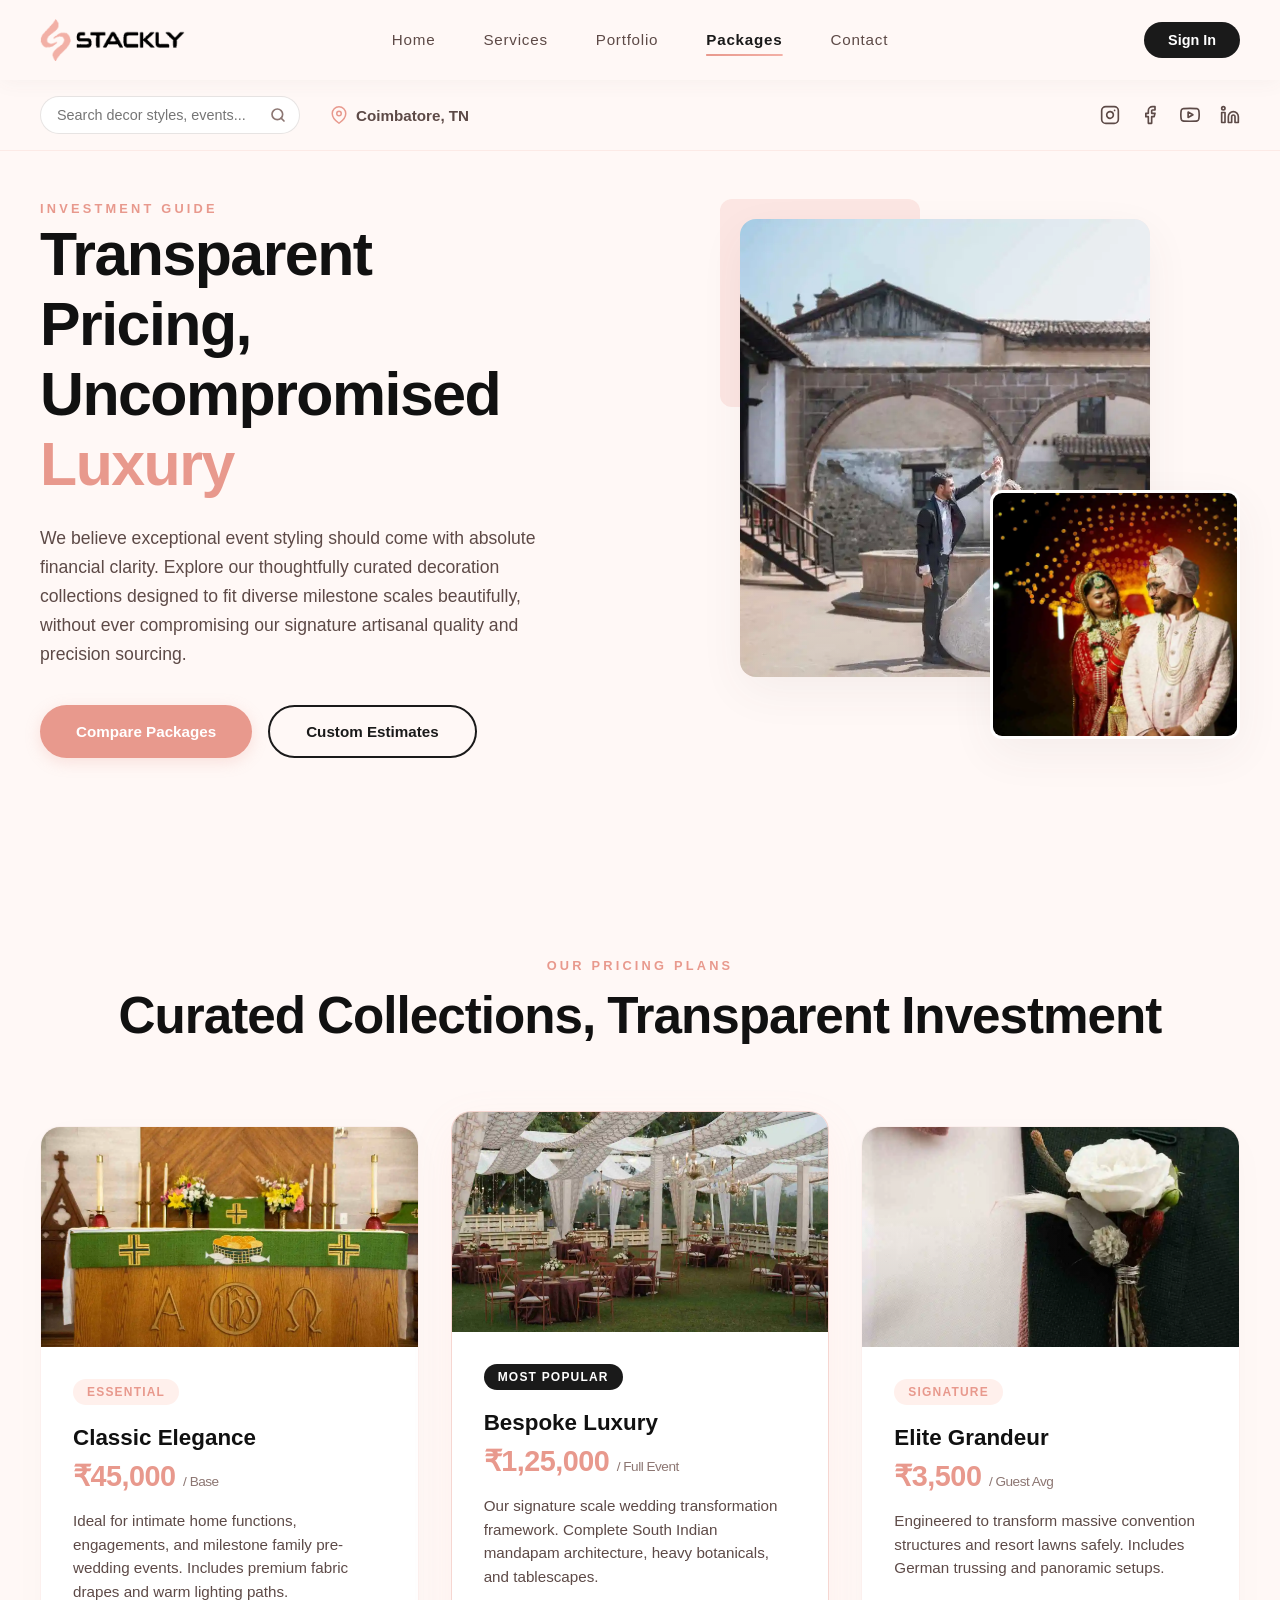
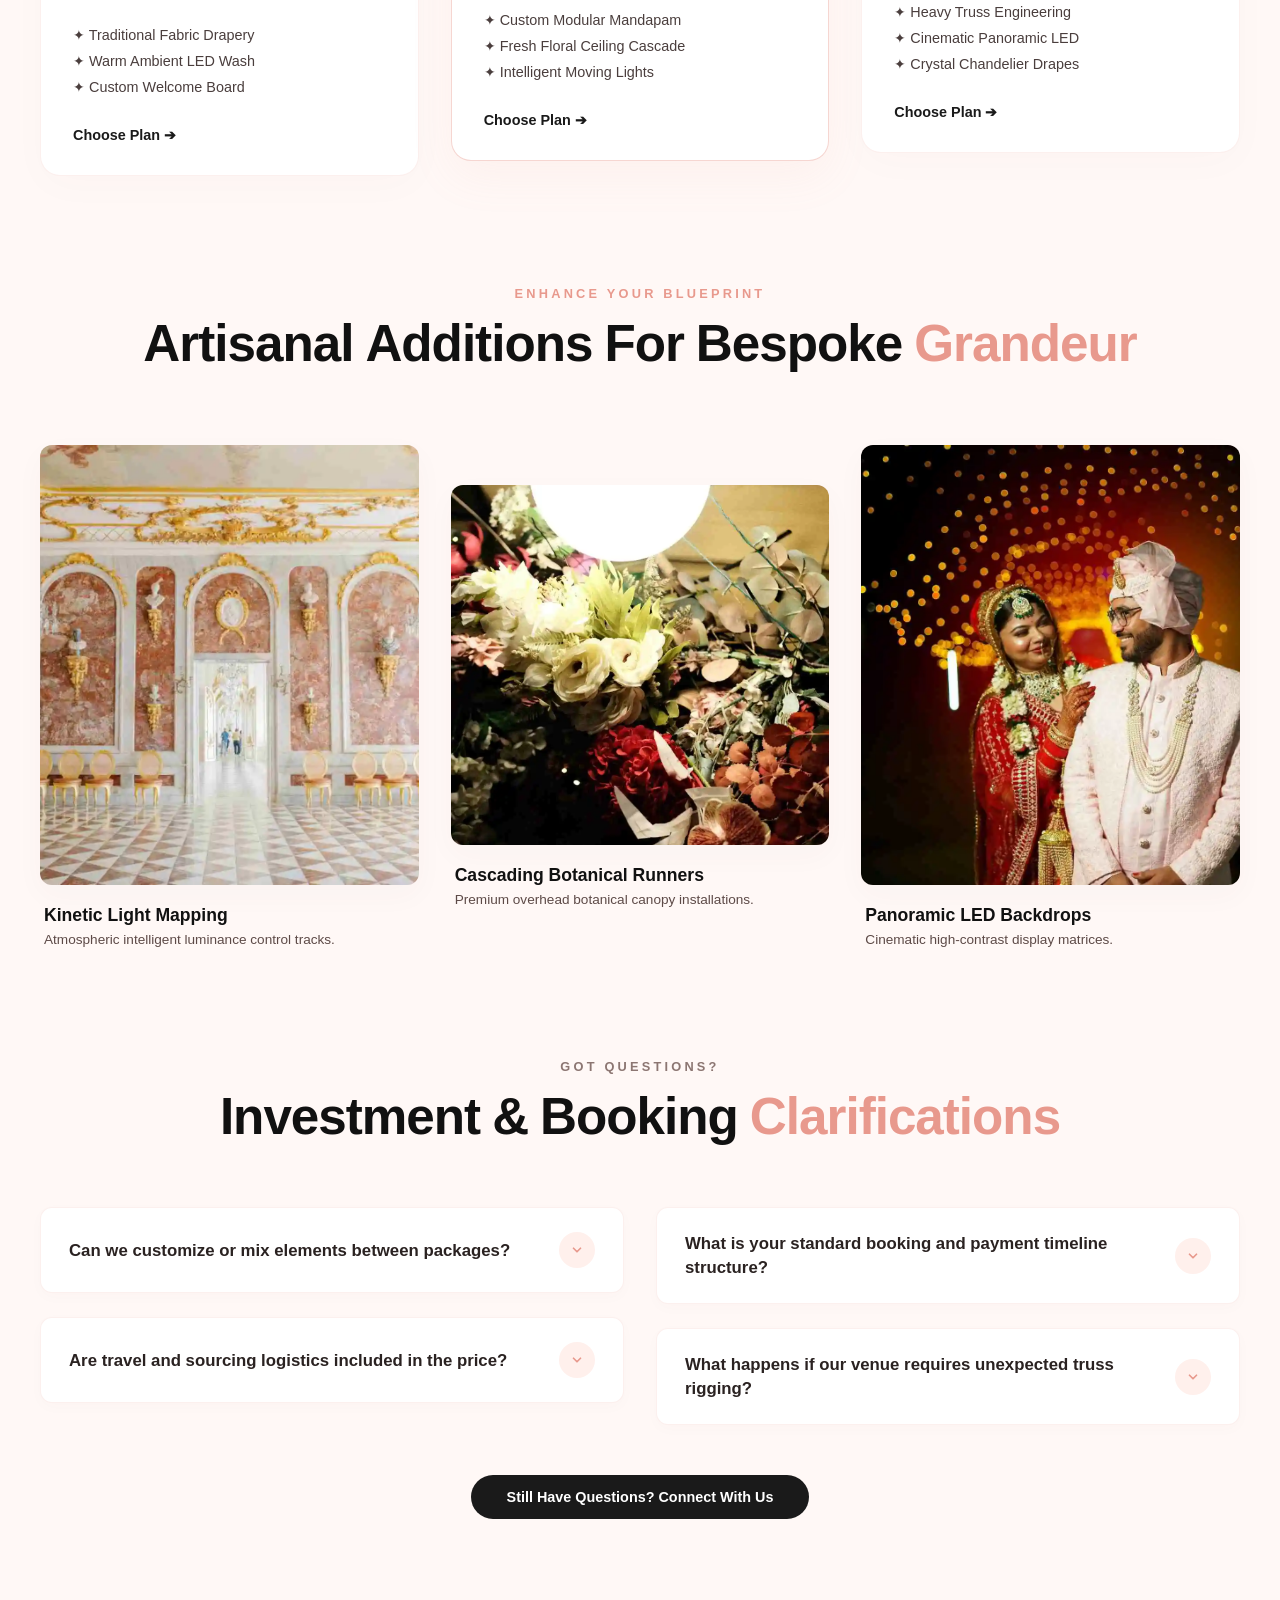
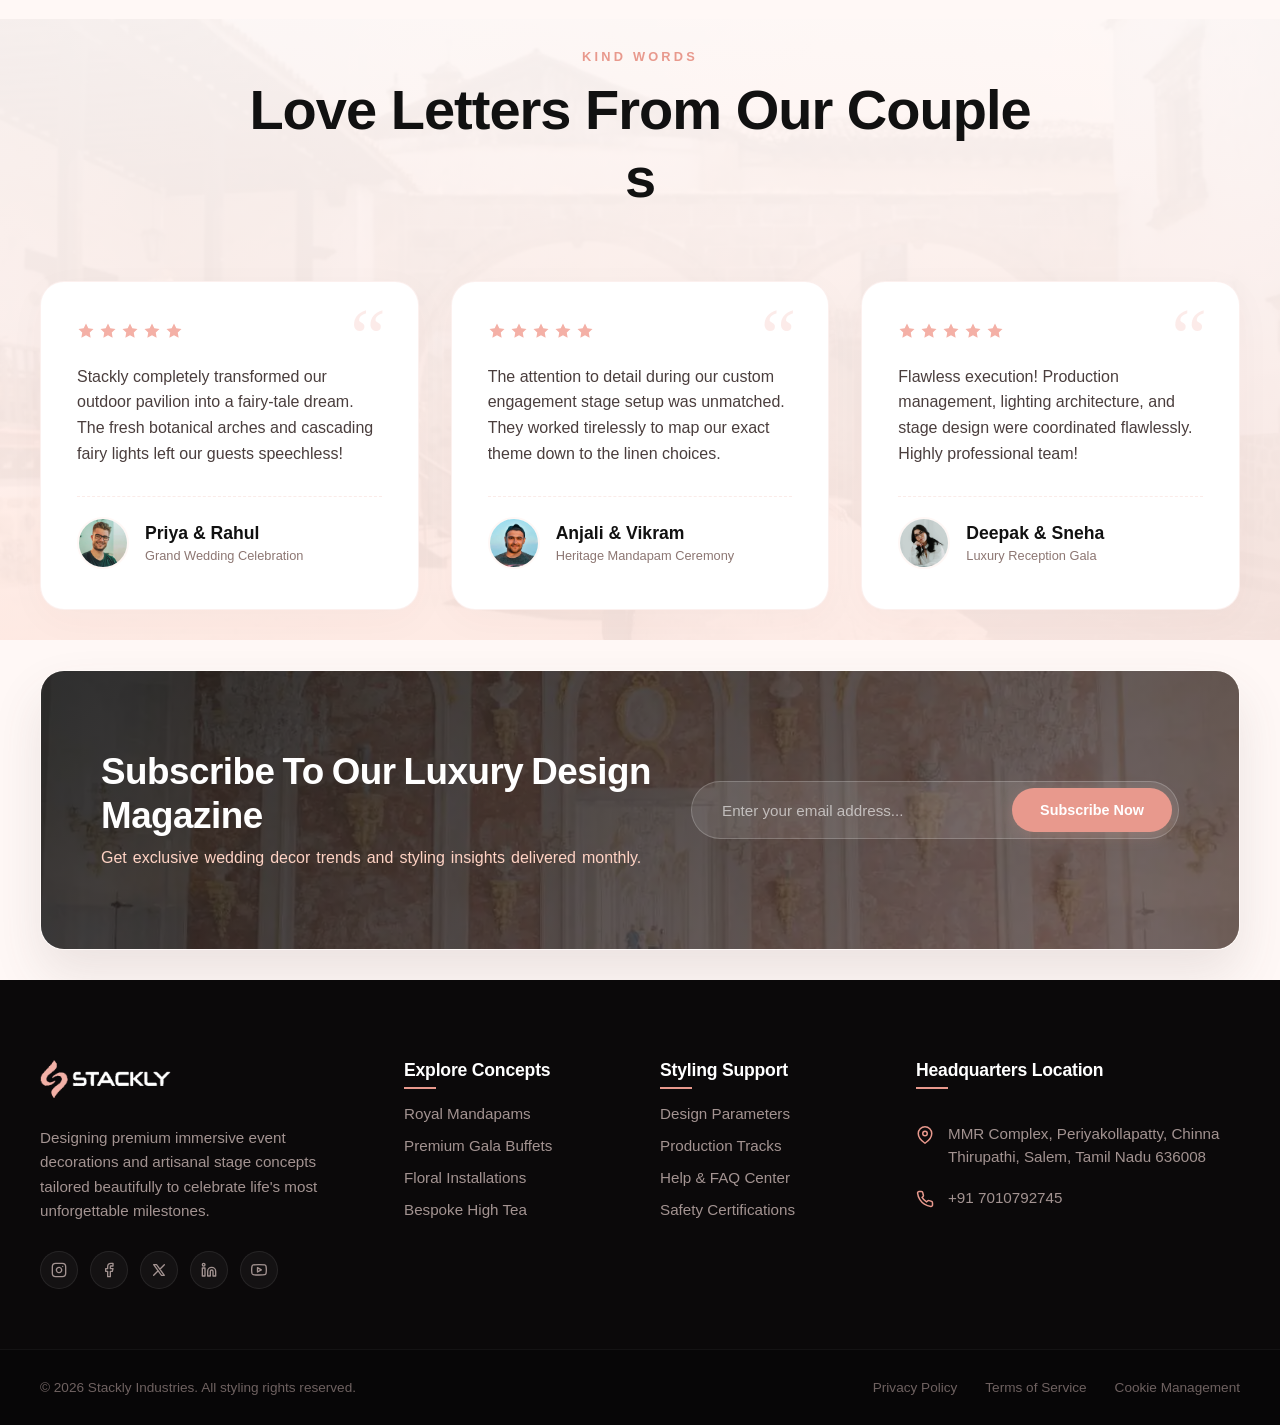
==== commit 78443fb9: "completed" ====
--- a/packages.html
+++ b/packages.html
@@ -78,16 +78,16 @@
         
         <!-- Brand Logo (Refreshes Page on Click) -->
         <div class="logo-wrapper" onclick="window.location.reload();" role="button" aria-label="Refresh home page">
-            <img src="path-to-your-logo.png" alt="Stackly Logo" class="brand-logo-img">
+            <img src="./assests/header logo.webp" alt="Stackly Logo" class="brand-logo-img">
         </div>
 
         <!-- Center Navigation Menu -->
         <nav class="nav-menu" id="navMenu">
             <ul class="nav-list">
-                <li><a href="index.html" class="nav-link active">Home</a></li>
+                <li><a href="index.html" class="nav-link ">Home</a></li>
                 <li><a href="services.html" class="nav-link">Services</a></li>
                 <li><a href="Portfolio.html" class="nav-link">Portfolio</a></li>
-                <li><a href="Packages.html" class="nav-link">Packages</a></li>
+                <li><a href="Packages.html" class="nav-link active">Packages</a></li>
                 <li><a href="contact.html" class="nav-link">Contact</a></li>
             </ul>
             <!-- Auth Button duplicated inside mobile drawer for layout flow -->
@@ -173,7 +173,7 @@
             </form>
 
             <!-- Interactive Geolocation Pointer -->
-            <a href="https://google.com" target="_blank" rel="noopener noreferrer" class="location-anchor-link">
+            <a href="https://maps.app.goo.gl/1iUAJLxSuFhmkqeE8" target="_blank" rel="noopener noreferrer" class="location-anchor-link">
                 <!-- Map Pin Vector Icon -->
                 <svg viewBox="0 0 24 24" fill="none" stroke="currentColor" stroke-width="2" stroke-linecap="round" stroke-linejoin="round" class="pin-icon"><path d="M21 10c0 7-9 13-9 13s-9-6-9-13a9 9 0 0 1 18 0z"></path><circle cx="12" cy="10" r="3"></circle></svg>
                 <span class="location-text">Coimbatore, TN</span>
@@ -485,13 +485,13 @@
                 
                 <!-- Main Background Portrait Image Container Shell -->
                 <div class="pk-hero-img-wrapper main-frame" onclick="window.location.href='404.html'">
-                    <img src="path-to-luxury-package-cover.jpg" alt="Stackly Grand Reception Setup Cover" loading="lazy">
+                    <img src="./assests/couple shoot.webp" alt="Stackly Grand Reception Setup Cover" loading="lazy">
                     <div class="pk-cover-shading"></div>
                 </div>
 
                 <!-- Secondary Front Floating Overlay Image Container Shell -->
                 <div class="pk-hero-img-wrapper front-overlay-frame" onclick="window.location.href='404.html'">
-                    <img src="path-to-package-floral-details.jpg" alt="Artisanal Floral Close Up Presentation Swatch" loading="lazy">
+                    <img src="./assests/candid.webp" alt="Artisanal Floral Close Up Presentation Swatch" loading="lazy">
                 </div>
 
                 <!-- Structural Geometric Offset Decoration Backer Plate -->
@@ -836,7 +836,7 @@
             <!-- Card 1: Essential Curation -->
             <div class="pk-card-item" onclick="window.location.href='404.html'">
                 <div class="pk-image-wrapper">
-                    <img src="path-to-essential-decor.jpg" alt="Essential Minimalist Event Decoration" loading="lazy">
+                    <img src="./assests/church.webp" alt="Essential Minimalist Event Decoration" loading="lazy">
                     <div class="pk-hover-overlay"></div>
                 </div>
                 <div class="pk-text-content">
@@ -856,7 +856,7 @@
             <!-- Card 2: Bespoke Luxury (Elevated Centerpiece) -->
             <div class="pk-card-item central-highlight-card" onclick="window.location.href='404.html'">
                 <div class="pk-image-wrapper">
-                    <img src="path-to-bespoke-wedding.jpg" alt="Bespoke Premium Stage Setup" loading="lazy">
+                    <img src="./assests/wedding decor.webp" alt="Bespoke Premium Stage Setup" loading="lazy">
                     <div class="pk-hover-overlay"></div>
                 </div>
                 <div class="pk-text-content">
@@ -876,7 +876,7 @@
             <!-- Card 3: Elite Grandeur -->
             <div class="pk-card-item" onclick="window.location.href='404.html'">
                 <div class="pk-image-wrapper">
-                    <img src="path-to-elite-reception.jpg" alt="Elite Grand Scale Reception Layout" loading="lazy">
+                    <img src="./assests/wedding detail closeup.webp" alt="Elite Grand Scale Reception Layout" loading="lazy">
                     <div class="pk-hover-overlay"></div>
                 </div>
                 <div class="pk-text-content">
@@ -1227,7 +1227,7 @@
             <!-- Card 1: Kinetic Stage Illuminations -->
             <div class="addon-card-item" onclick="window.location.href='404.html'">
                 <div class="addon-image-wrapper height-tall">
-                    <img src="path-to-kinetic-lights.jpg" alt="Intelligent Moving Lighting Rigging Setup" loading="lazy">
+                    <img src="./assests/wedding hall decor.webp" alt="Intelligent Moving Lighting Rigging Setup" loading="lazy">
                     <div class="addon-hover-overlay">
                         <div class="addon-overlay-content">
                             <span class="addon-badge">Production upgrade</span>
@@ -1246,7 +1246,7 @@
             <!-- Card 2: Fresh Flora Ceiling Runners (Center Focus Offset) -->
             <div class="addon-card-item center-offset-card" onclick="window.location.href='404.html'">
                 <div class="addon-image-wrapper height-short">
-                    <img src="path-to-ceiling-botanicals.jpg" alt="Luxury Cascading Floral Ceiling Installations" loading="lazy">
+                    <img src="./assests/flower decor.webp" alt="Luxury Cascading Floral Ceiling Installations" loading="lazy">
                     <div class="addon-hover-overlay">
                         <div class="addon-overlay-content">
                             <span class="addon-badge">Botanical luxury</span>
@@ -1265,7 +1265,7 @@
             <!-- Card 3: Cinematic LED Backdrops -->
             <div class="addon-card-item" onclick="window.location.href='404.html'">
                 <div class="addon-image-wrapper height-tall">
-                    <img src="path-to-led-backdrop.jpg" alt="Seamless Curved LED Stage Screen Display" loading="lazy">
+                    <img src="./assests/candid.webp" alt="Seamless Curved LED Stage Screen Display" loading="lazy">
                     <div class="addon-hover-overlay">
                         <div class="addon-overlay-content">
                             <span class="addon-badge">Digital experience</span>
@@ -1993,7 +1993,7 @@
     <!-- Option to set background image via CSS or direct source -->
     <div class="testimonial-bg-wrapper">
         <!-- Replace 'luxury-backdrop.jpg' with your actual texture, pattern, or event photo link -->
-        <img src="path-to-luxury-backdrop.jpg" alt="Stackly Aesthetic Background Texture" class="test-bg-img" loading="lazy">
+        <img src="./assests/couple shoot.webp" alt="Stackly Aesthetic Background Texture" class="test-bg-img" loading="lazy">
         <div class="testimonial-overlay-tint"></div>
     </div>
 
@@ -2024,7 +2024,7 @@
                     Stackly completely transformed our outdoor pavilion into a fairy-tale dream. The fresh botanical arches and cascading fairy lights left our guests speechless!
                 </p>
                 <div class="user-profile-meta">
-                    <img src="path-to-couple-avatar-1.jpg" alt="Priya and Rahul" class="avatar-img" loading="lazy">
+                    <img src="./assests/aris.webp" alt="Priya and Rahul" class="avatar-img" loading="lazy">
                     <div class="user-text">
                         <h3>Priya & Rahul</h3>
                         <span>Grand Wedding Celebration</span>
@@ -2046,7 +2046,7 @@
                     The attention to detail during our custom engagement stage setup was unmatched. They worked tirelessly to map our exact theme down to the linen choices.
                 </p>
                 <div class="user-profile-meta">
-                    <img src="path-to-couple-avatar-2.jpg" alt="Anjali and Vikram" class="avatar-img" loading="lazy">
+                    <img src="./assests/devon mill.webp" alt="Anjali and Vikram" class="avatar-img" loading="lazy">
                     <div class="user-text">
                         <h3>Anjali & Vikram</h3>
                         <span>Heritage Mandapam Ceremony</span>
@@ -2068,7 +2068,7 @@
                     Flawless execution! Production management, lighting architecture, and stage design were coordinated flawlessly. Highly professional team!
                 </p>
                 <div class="user-profile-meta">
-                    <img src="path-to-couple-avatar-3.jpg" alt="Deepak and Sneha" class="avatar-img" loading="lazy">
+                    <img src="./assests/rose.webp" alt="Deepak and Sneha" class="avatar-img" loading="lazy">
                     <div class="user-text">
                         <h3>Deepak & Sneha</h3>
                         <span>Luxury Reception Gala</span>
@@ -2086,7 +2086,7 @@
 .testimonial-section {
     position: relative;
     width: 100%;
-    padding: 80px 0;
+    padding: 30px 0;
     overflow: hidden;
     background-color: #1A1A1A; /* Dark fallback backing */
 }
@@ -2355,7 +2355,7 @@
             
             <!-- Img Tag Background Media Layer -->
             <div class="sub-image-wrapper">
-                <img src="path-to-your-newsletter-bg.jpg" alt="Stackly Grand Luxury Event Background" class="sub-bg-img" loading="lazy">
+                <img src="./assests/wedding hall decor.webp" alt="Stackly Grand Luxury Event Background" class="sub-bg-img" loading="lazy">
                 <div class="sub-dark-tint-layer"></div>
             </div>
 
@@ -2770,7 +2770,7 @@
         <!-- Column 1: Brand Info & Social Ecosystem -->
         <div class="footer-column brand-info-col">
             <div class="footer-logo-wrapper" onclick="window.scrollTo({top: 0, behavior: 'smooth'});" role="button" aria-label="Scroll back to top">
-                <img src="path-to-your-logo.png" alt="Stackly Logo" class="footer-logo-img">
+                <img src="./assests/footer event logo.webp" alt="Stackly Logo" class="footer-logo-img">
             </div>
             <p class="footer-brand-desc">
                 Designing premium immersive event decorations and artisanal stage concepts tailored beautifully to celebrate life's most unforgettable milestones.
@@ -2826,7 +2826,7 @@
             <h3 class="column-title">Headquarters Location</h3>
             <div class="contact-item-row">
                 <svg class="contact-vector-icon" viewBox="0 0 24 24" fill="none" stroke="currentColor" stroke-width="2"><path d="M21 10c0 7-9 13-9 13s-9-6-9-13a9 9 0 0 1 18 0z"></path><circle cx="12" cy="10" r="3"></circle></svg>
-                <a href="https://google.com" target="_blank" rel="noopener noreferrer" class="map-anchor-link">
+                <a href="https://maps.app.goo.gl/1iUAJLxSuFhmkqeE8" target="_blank" rel="noopener noreferrer" class="map-anchor-link">
                     MMR Complex, Periyakollapatty, Chinna Thirupathi, Salem, Tamil Nadu 636008
                 </a>
             </div>
